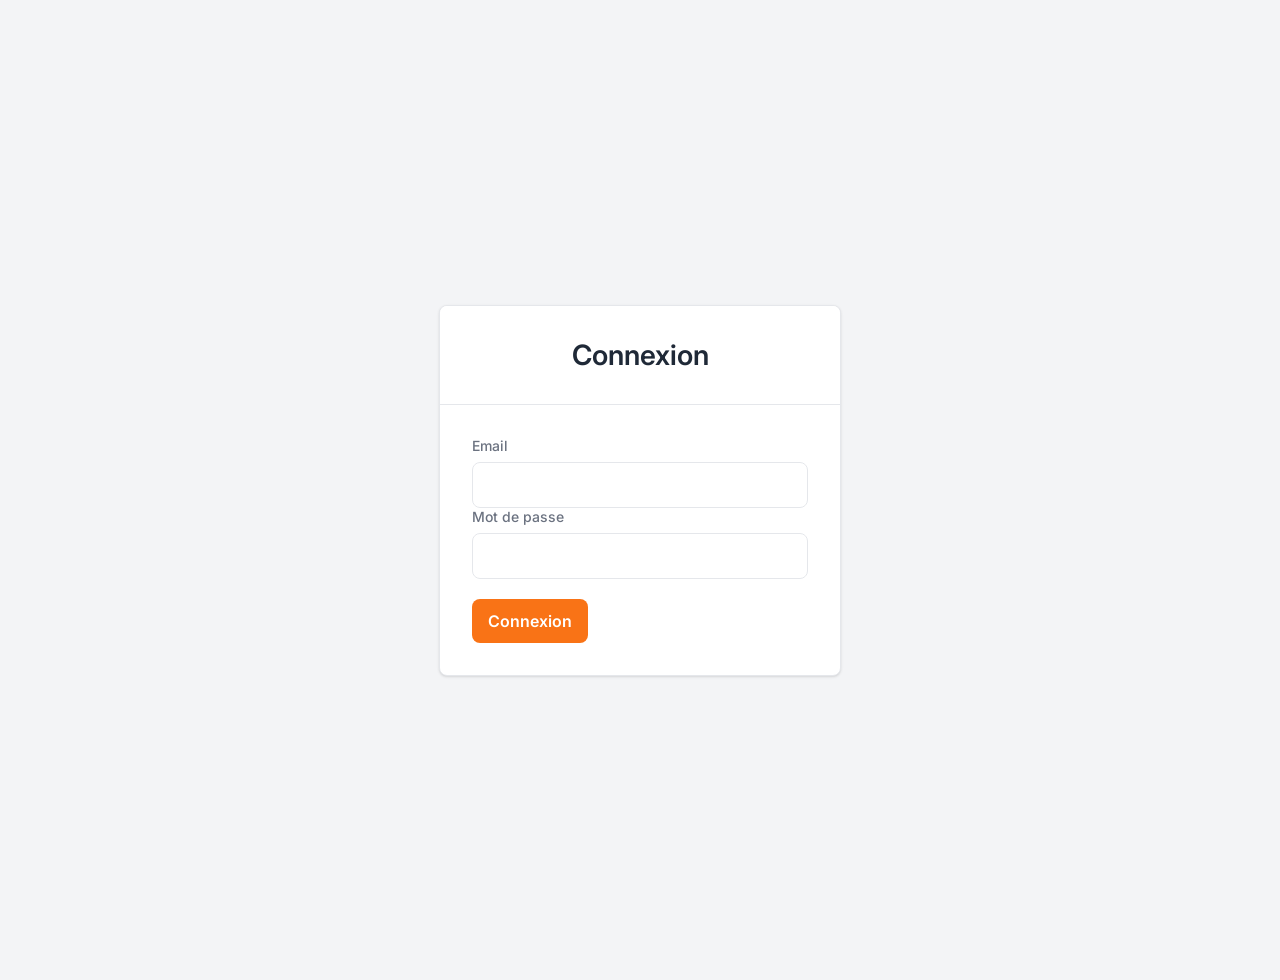
==== index.html @ c083158b "de" ====
<!DOCTYPE html>
<html lang="fr">
<head>
    <meta charset="UTF-8">
    <meta name="viewport" content="width=device-width, initial-scale=1.0">
    <title>Gestion Vendeurs & Produits</title>
    <link rel="preconnect" href="https://fonts.googleapis.com">
    <link rel="preconnect" href="https://fonts.gstatic.com" crossorigin>
    <link href="https://fonts.googleapis.com/css2?family=Inter:wght@400;500;600;700&display=swap" rel="stylesheet">
    <style>
        :root {
            --primary-color: #F97316; /* Orange-500 */
            --primary-hover-color: #EA580C; /* Orange-600 */
            --secondary-color: #F3F4F6; /* Gray-100 */
            --surface-color: #FFFFFF;
            --text-color-primary: #1F2937; /* Gray-800 */
            --text-color-secondary: #6B7280; /* Gray-500 */
            --border-color: #E5E7EB; /* Gray-200 */
            --font-family: 'Inter', -apple-system, BlinkMacSystemFont, "Segoe UI", Roboto, Helvetica, Arial, sans-serif;
            --border-radius: 8px;
            --box-shadow: 0 1px 3px 0 rgba(0, 0, 0, 0.1), 0 1px 2px -1px rgba(0, 0, 0, 0.1);
        }
        body {
            font-family: var(--font-family);
            background-color: var(--secondary-color);
            color: var(--text-color-primary);
            margin: 0;
            padding: 2.5rem;
            display: flex;
            justify-content: center;
            align-items: flex-start;
            min-height: 100vh;
        }
        .container {
            width: 100%;
            max-width: 1200px;
            background: var(--surface-color);
            border-radius: var(--border-radius);
            box-shadow: var(--box-shadow);
            overflow: hidden;
            border: 1px solid var(--border-color);
        }
        header, .form-section, .display-section {
            padding: 2rem;
        }
        header {
            background: var(--surface-color);
            color: var(--text-color-primary);
            text-align: center;
            border-bottom: 1px solid var(--border-color);
        }
        h1 {
            margin: 0;
            font-weight: 600;
            font-size: 1.75rem;
        }
        h2 {
            margin: 0 0 1.5rem 0;
            font-weight: 600;
            font-size: 1.25rem;
            border-bottom: none;
            padding-bottom: 0;
        }
        .form-grid {
            display: grid;
            grid-template-columns: repeat(auto-fit, minmax(250px, 1fr));
            gap: 1.5rem;
        }
        .form-group {
            display: flex;
            flex-direction: column;
        }
        label {
            margin-bottom: 0.5rem;
            font-weight: 500;
            font-size: 0.875rem;
            color: var(--text-color-secondary);
        }
        input, select, button {
            padding: 0.75rem 1rem;
            border-radius: var(--border-radius);
            border: 1px solid var(--border-color);
            font-size: 1rem;
            font-family: var(--font-family);
            transition: border-color 0.2s, box-shadow 0.2s;
        }
        input:focus, select:focus {
            outline: none;
            border-color: var(--primary-color);
            box-shadow: 0 0 0 3px rgba(249, 115, 22, 0.3);
        }
        input[type="file"] {
            padding: 0.6rem 1rem;
        }
        button {
            background-color: var(--primary-color);
            color: white;
            border: none;
            cursor: pointer;
            transition: background-color 0.2s;
            font-weight: 600;
        }
        button:hover {
            background-color: var(--primary-hover-color);
        }
        #btn-export {
            background-color: #10B981; /* Emerald-500 */
        }
        #btn-export:hover {
            background-color: #059669; /* Emerald-600 */
        }
        .controls {
            display: flex;
            flex-wrap: wrap;
            gap: 1.5rem;
            margin-bottom: 1.5rem;
            align-items: flex-end;
        }
        .controls .form-group {
            flex-grow: 1;
        }
        .table-wrapper {
            overflow-x: auto;
            border: 1px solid var(--border-color);
            border-radius: var(--border-radius);
        }
        table {
            width: 100%;
            border-collapse: collapse;
        }
        th, td {
            padding: 0.85rem 1rem;
            text-align: left;
            border-bottom: 1px solid var(--border-color);
            vertical-align: middle;
        }
        th {
            background-color: #F9FAFB; /* Gray-50 */
            font-weight: 600;
            font-size: 0.75rem;
            text-transform: uppercase;
            letter-spacing: 0.05em;
            color: var(--text-color-secondary);
        }
        tr:last-child td {
            border-bottom: none;
        }
        tr:hover {
            background-color: #F9FAFB;
        }
        td {
            font-size: 0.875rem;
        }
        td a {
            color: var(--primary-color);
            text-decoration: none;
            font-weight: 500;
        }
        td a:hover {
            text-decoration: underline;
        }
        .loader {
            display: none;
            position: fixed;
            top: 0;
            left: 0;
            width: 100%;
            height: 100%;
            background: rgba(255, 255, 255, 0.8);
            z-index: 9999;
            justify-content: center;
            align-items: center;
        }
        .loader.active {
            display: flex;
        }
        .loader-spinner {
            border: 5px solid #f3f3f3;
            border-top: 5px solid var(--primary-color);
            border-radius: 50%;
            width: 50px;
            height: 50px;
            animation: spin 1s linear infinite;
        }
        @keyframes spin {
            0% { transform: rotate(0deg); }
            100% { transform: rotate(360deg); }
        }
        .hidden { display: none; }

        #login-screen {
            width: 100%;
            min-height: 100vh;
            display: flex;
            justify-content: center;
            align-items: center;
        }
        .login-container {
            width: 100%;
            max-width: 400px;
            background: var(--surface-color);
            border-radius: var(--border-radius);
            box-shadow: var(--box-shadow);
            overflow: hidden;
            border: 1px solid var(--border-color);
        }
    </style>
</head>
<body>

    <div id="login-screen">
        <div class="login-container">
            <header>
                <h1>Connexion</h1>
            </header>
            <section class="form-section">
                <form id="loginForm">
                    <div class="form-group">
                        <label for="email">Email</label>
                        <input type="email" id="email" name="email" required>
                    </div>
                    <div class="form-group">
                        <label for="password">Mot de passe</label>
                        <input type="password" id="password" name="password" required>
                    </div>
                    <br>
                    <button type="submit">Connexion</button>
                    <p id="login-error" class="hidden" style="color: red; margin-top: 1rem;"></p>
                </form>
            </section>
        </div>
    </div>

    <div id="main-container" class="container hidden">
        <header>
            <h1>Gestion des Vendeurs et Produits</h1>
        </header>

        <section class="form-section">
            <h2>Ajouter un Produit</h2>
            <form id="productForm">
                <div class="form-grid">
                    <div class="form-group">
                        <label for="vendorSelect">Vendeur</label>
                        <select id="vendorSelect" name="VendeurID" required></select>
                    </div>
                     <div class="form-group hidden" id="newVendorFields">
                        <label for="NomVendeur">Nom du nouveau vendeur</label>
                        <input type="text" id="NomVendeur" name="NomVendeur">
                        <label for="PaysAfricain" style="margin-top:10px;">Pays</label>
                        <select id="PaysAfricain" name="PaysAfricain"></select>
                         <label for="WooCommerceInfo" style="margin-top:10px;">Infos WooCommerce</label>
                        <input type="text" id="WooCommerceInfo" name="WooCommerceInfo" placeholder="Ex: Clé API, boutique ID...">
                    </div>
                </div>
                <div class="form-grid">
                    <div class="form-group">
                        <label for="NomProduit">Nom du Produit</label>
                        <input type="text" id="NomProduit" name="NomProduit" required>
                    </div>
                    <div class="form-group">
                        <label for="SKU">SKU</label>
                        <input type="text" id="SKU" name="SKU" required>
                    </div>
                    <div class="form-group">
                        <label for="Type">Type de Produit</label>
                        <select id="Type" name="Type" required>
                            <option value="simple">Simple</option>
                            <option value="variable">Variable</option>
                        </select>
                    </div>
                    <div class="form-group">
                        <label for="Image">Image du produit</label>
                        <input type="file" id="Image" name="Image">
                    </div>
                </div>
                <br>
                <button type="submit">Ajouter le Produit</button>
            </form>
        </section>

        <section class="display-section">
            <h2>Liste des Produits</h2>
            <div class="controls">
                <div class="form-group">
                    <label for="vendorFilter">Filtrer par vendeur</label>
                    <select id="vendorFilter">
                        <option value="all">Tous les vendeurs</option>
                    </select>
                </div>
                <button id="btn-export">Exporter en CSV (sélection)</button>
            </div>
            <div class="table-wrapper">
                <table id="productTable">
                    <thead>
                        <tr>
                            <th><input type="checkbox" id="selectAllCheckbox"></th>
                            <th>ID Produit</th>
                            <th>Nom Produit</th>
                            <th>SKU</th>
                            <th>Vendeur</th>
                            <th>Pays</th>
                            <th>Statut Récupération</th>
                            <th>Image</th>
                        </tr>
                    </thead>
                    <tbody>
                        <!-- Les lignes de produits seront insérées ici par JavaScript -->
                    </tbody>
                </table>
            </div>
        </section>
    </div>

    <div class="loader" id="loader">
        <div class="loader-spinner"></div>
    </div>

    <script>
        const SCRIPT_URL = "https://script.google.com/macros/s/AKfycbz_2DvE-Cu3_WIQRC5LCu7SQ06jKstggFhnJE9f9JXQp-IFyrFlkaioGs0h6Kc0KH0KDQ/exec"; // <--- REMPLACEZ CECI
        const LOADER = document.getElementById('loader');

        const appState = {
            token: null,
            user: null,
            products: [],
            vendors: []
        };

        const africanCountries = ["Algérie", "Angola", "Bénin", "Botswana", "Burkina Faso", "Burundi", "Cabo Verde", "Cameroun", "République centrafricaine", "Tchad", "Comores", "Congo (Congo-Brazzaville)", "Côte d'Ivoire", "Djibouti", "Égypte", "Guinée équatoriale", "Érythrée", "Eswatini", "Éthiopie", "Gabon", "Gambie", "Ghana", "Guinée", "Guinée-Bissau", "Kenya", "Lesotho", "Liberia", "Libye", "Madagascar", "Malawi", "Mali", "Mauritanie", "Maurice", "Maroc", "Mozambique", "Namibie", "Niger", "Nigeria", "République Démocratique du Congo", "Rwanda", "Sao Tomé-et-Principe", "Sénégal", "Seychelles", "Sierra Leone", "Somalie", "Afrique du Sud", "Soudan du Sud", "Soudan", "Tanzanie", "Togo", "Tunisie", "Ouganda", "Zambie", "Zimbabwe"];

        document.addEventListener('DOMContentLoaded', () => {
            if (SCRIPT_URL === "VOTRE_URL_APPS_SCRIPT") {
                alert("N'oubliez pas de remplacer 'VOTRE_URL_APPS_SCRIPT' par l'URL de votre script Google Apps Script dans le fichier index.html.");
            }
            document.getElementById('loginForm').addEventListener('submit', handleLogin);
        });

        async function postToApi(action, payload) {
            showLoader(true);
            try {
                const request = { action, payload, token: appState.token };
                const response = await fetch(SCRIPT_URL, {
                    method: 'POST',
                    body: JSON.stringify(request),
                    mode: 'cors' 
                });

                if (!response.ok) {
                    throw new Error(`Erreur réseau: ${response.statusText}`);
                }
                
                const resultText = await response.text();
                let result;
                try {
                    result = JSON.parse(resultText);
                } catch (e) {
                    console.error("Invalid JSON response:", resultText);
                    throw new Error("Le serveur a renvoyé une réponse inattendue.");
                }

                if (result.status === 'error') {
                    throw new Error(result.message);
                }
                return result;

            } finally {
                showLoader(false);
            }
        }
        
        async function handleLogin(e) {
            e.preventDefault();
            const form = e.target;
            const email = form.email.value;
            const password = form.password.value;
            const errorEl = document.getElementById('login-error');
            errorEl.classList.add('hidden');

            try {
                const result = await postToApi('login', { email, password });
                appState.token = result.token;
                appState.user = result.user;

                
                document.getElementById('login-screen').classList.add('hidden');
                document.getElementById('main-container').classList.remove('hidden');
                
                initializeApp();

            } catch (error) {
                console.error("Erreur de connexion:", error);
                errorEl.textContent = error.message;
                errorEl.classList.remove('hidden');
            }
        }

        function initializeApp() {
            populateCountries();
            loadDashboardData();
            
            document.getElementById('productForm').addEventListener('submit', handleFormSubmit);
            document.getElementById('vendorFilter').addEventListener('change', () => renderProducts(appState.products));
            document.getElementById('vendorSelect').addEventListener('change', handleVendorSelectChange);
            document.getElementById('selectAllCheckbox').addEventListener('change', handleSelectAll);
            
            // Masquer les éléments non pertinents pour le rôle
            if (appState.user.role === 'Représentant') {
                 // Un représentant ne peut pas choisir de vendeur, c'est forcément le sien
                 document.getElementById('vendorSelect').parentElement.classList.add('hidden');
            }
        }

        function populateCountries() {
            const select = document.getElementById('PaysAfricain');
            if(select.options.length > 1) return; // Déjà peuplé
            africanCountries.forEach(country => {
                const option = document.createElement('option');
                option.value = country;
                option.textContent = country;
                select.appendChild(option);
            });
        }
        
        async function loadDashboardData() {
            try {
                const data = await postToApi('getDashboardData');
                appState.vendors = data.vendors;
                appState.products = data.products;
                
                populateVendorSelects(data.vendors);
                renderProducts(data.products);
            } catch (error) {
                console.error("Erreur lors du chargement des données:", error);
                alert(`Erreur: ${error.message}`);
            }
        }
        
        function populateVendorSelects(vendors) {
            const vendorSelect = document.getElementById('vendorSelect');
            const vendorFilter = document.getElementById('vendorFilter');

            vendorSelect.innerHTML = ''; // On nettoie les options
            vendorFilter.innerHTML = '<option value="all">Tous les vendeurs</option>';
            
            vendors.forEach(vendor => {
                const option = document.createElement('option');
                option.value = vendor.VendeurID;
                option.textContent = `${vendor.NomVendeur} (${vendor.Pays})`;
                vendorSelect.appendChild(option.cloneNode(true));
                vendorFilter.appendChild(option);
            });
            
             if (appState.user.role !== 'Représentant') {
                const addOption = document.createElement('option');
                addOption.value = "new";
                addOption.textContent = "Ajouter un nouveau vendeur...";
                vendorSelect.appendChild(addOption);
             }
        }

        function renderProducts(allProducts) {
            const vendorId = document.getElementById('vendorFilter').value;
            const filteredProducts = (vendorId === 'all') 
                ? allProducts 
                : allProducts.filter(p => p.VendeurID === vendorId);

            const tbody = document.getElementById('productTable').querySelector('tbody');
            tbody.innerHTML = '';

            if (filteredProducts.length === 0) {
                tbody.innerHTML = '<tr><td colspan="8" style="text-align:center;">Aucun produit à afficher.</td></tr>';
                return;
            }
            
            const vendorsMap = new Map(appState.vendors.map(v => [v.VendeurID, v]));

            filteredProducts.forEach(p => {
                const vendor = vendorsMap.get(p.VendeurID) || {};
                const tr = document.createElement('tr');
                tr.innerHTML = `
                    <td><input type="checkbox" class="product-checkbox" value="${p.ProduitID}"></td>
                    <td>${p.ProduitID}</td>
                    <td>${p.NomProduit}</td>
                    <td>${p.SKU}</td>
                    <td>${vendor.NomVendeur || 'N/A'}</td>
                    <td>${vendor.Pays || 'N/A'}</td>
                    <td>${p.StatutRécupération}</td>
                    <td>${p.ImageURL ? `<a href="${p.ImageURL}" target="_blank">Voir</a>` : 'N/A'}</td>
                `;
                tbody.appendChild(tr);
            });
        }
        
        function handleVendorSelectChange() {
            const select = document.getElementById('vendorSelect');
            const newVendorFields = document.getElementById('newVendorFields');
            const isNew = select.value === 'new';
            newVendorFields.classList.toggle('hidden', !isNew);
            document.getElementById('NomVendeur').required = isNew;
            document.getElementById('PaysAfricain').required = isNew;
        }

        async function handleFormSubmit(e) {
            e.preventDefault();
            const form = e.target;
            const formData = new FormData(form);
            const fileInput = document.getElementById('Image');
            
            let payload = Object.fromEntries(formData.entries());

            // Si c'est un Représentant, son VendeurID est automatiquement assigné
            if (appState.user.role === 'Représentant') {
                payload.vendeurId = appState.user.vendeurId;
            }
            
            try {
                if (fileInput.files.length > 0) {
                    const file = fileInput.files[0];
                    const reader = new FileReader();
                    payload.imageFile = await new Promise((resolve, reject) => {
                        reader.onload = () => {
                            const parts = reader.result.split(',');
                            resolve({ base64: parts[1], type: file.type, name: file.name });
                        };
                        reader.onerror = error => reject(error);
                        reader.readAsDataURL(file);
                    });
                }
                
                await postToApi('addProduct', payload);
                
                alert("Produit ajouté avec succès ! La liste va se rafraîchir.");
                form.reset();
                handleVendorSelectChange();
                loadDashboardData();

            } catch (error) {
                console.error("Erreur lors de l'ajout du produit:", error);
                alert(`Une erreur est survenue: ${error.message}`);
            }
        }
        
        function handleSelectAll(e) {
            const checkboxes = document.querySelectorAll('.product-checkbox');
            checkboxes.forEach(checkbox => checkbox.checked = e.target.checked);
        }

        function showLoader(show) {
            LOADER.classList.toggle('active', show);
        }

        // La fonction d'export CSV est retirée car non implémentée dans le doPost du backend
        document.getElementById('btn-export').classList.add('hidden');

    </script>
</body>
</html>
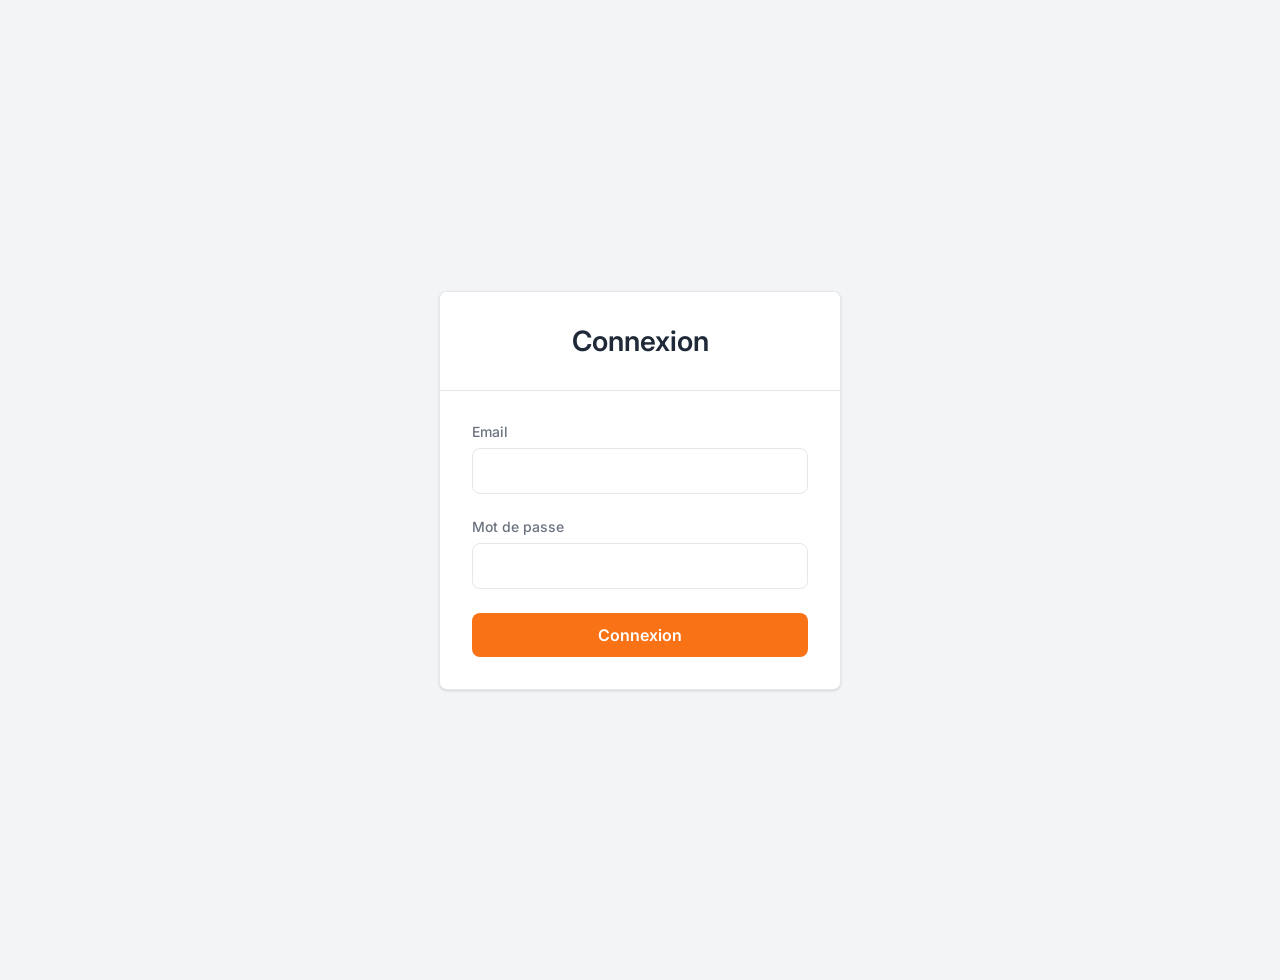
==== commit 675bca29: "gestion" ====
--- a/index.html
+++ b/index.html
@@ -3,19 +3,19 @@
 <head>
     <meta charset="UTF-8">
     <meta name="viewport" content="width=device-width, initial-scale=1.0">
-    <title>Gestion Vendeurs & Produits</title>
+    <title>Connexion - Gestion Vendeurs</title>
     <link rel="preconnect" href="https://fonts.googleapis.com">
     <link rel="preconnect" href="https://fonts.gstatic.com" crossorigin>
     <link href="https://fonts.googleapis.com/css2?family=Inter:wght@400;500;600;700&display=swap" rel="stylesheet">
     <style>
         :root {
-            --primary-color: #F97316; /* Orange-500 */
-            --primary-hover-color: #EA580C; /* Orange-600 */
-            --secondary-color: #F3F4F6; /* Gray-100 */
+            --primary-color: #F97316;
+            --primary-hover-color: #EA580C;
+            --secondary-color: #F3F4F6;
             --surface-color: #FFFFFF;
-            --text-color-primary: #1F2937; /* Gray-800 */
-            --text-color-secondary: #6B7280; /* Gray-500 */
-            --border-color: #E5E7EB; /* Gray-200 */
+            --text-color-primary: #1F2937;
+            --text-color-secondary: #6B7280;
+            --border-color: #E5E7EB;
             --font-family: 'Inter', -apple-system, BlinkMacSystemFont, "Segoe UI", Roboto, Helvetica, Arial, sans-serif;
             --border-radius: 8px;
             --box-shadow: 0 1px 3px 0 rgba(0, 0, 0, 0.1), 0 1px 2px -1px rgba(0, 0, 0, 0.1);
@@ -23,177 +23,12 @@
         body {
             font-family: var(--font-family);
             background-color: var(--secondary-color);
-            color: var(--text-color-primary);
             margin: 0;
             padding: 2.5rem;
             display: flex;
             justify-content: center;
-            align-items: flex-start;
+            align-items: center;
             min-height: 100vh;
-        }
-        .container {
-            width: 100%;
-            max-width: 1200px;
-            background: var(--surface-color);
-            border-radius: var(--border-radius);
-            box-shadow: var(--box-shadow);
-            overflow: hidden;
-            border: 1px solid var(--border-color);
-        }
-        header, .form-section, .display-section {
-            padding: 2rem;
-        }
-        header {
-            background: var(--surface-color);
-            color: var(--text-color-primary);
-            text-align: center;
-            border-bottom: 1px solid var(--border-color);
-        }
-        h1 {
-            margin: 0;
-            font-weight: 600;
-            font-size: 1.75rem;
-        }
-        h2 {
-            margin: 0 0 1.5rem 0;
-            font-weight: 600;
-            font-size: 1.25rem;
-            border-bottom: none;
-            padding-bottom: 0;
-        }
-        .form-grid {
-            display: grid;
-            grid-template-columns: repeat(auto-fit, minmax(250px, 1fr));
-            gap: 1.5rem;
-        }
-        .form-group {
-            display: flex;
-            flex-direction: column;
-        }
-        label {
-            margin-bottom: 0.5rem;
-            font-weight: 500;
-            font-size: 0.875rem;
-            color: var(--text-color-secondary);
-        }
-        input, select, button {
-            padding: 0.75rem 1rem;
-            border-radius: var(--border-radius);
-            border: 1px solid var(--border-color);
-            font-size: 1rem;
-            font-family: var(--font-family);
-            transition: border-color 0.2s, box-shadow 0.2s;
-        }
-        input:focus, select:focus {
-            outline: none;
-            border-color: var(--primary-color);
-            box-shadow: 0 0 0 3px rgba(249, 115, 22, 0.3);
-        }
-        input[type="file"] {
-            padding: 0.6rem 1rem;
-        }
-        button {
-            background-color: var(--primary-color);
-            color: white;
-            border: none;
-            cursor: pointer;
-            transition: background-color 0.2s;
-            font-weight: 600;
-        }
-        button:hover {
-            background-color: var(--primary-hover-color);
-        }
-        #btn-export {
-            background-color: #10B981; /* Emerald-500 */
-        }
-        #btn-export:hover {
-            background-color: #059669; /* Emerald-600 */
-        }
-        .controls {
-            display: flex;
-            flex-wrap: wrap;
-            gap: 1.5rem;
-            margin-bottom: 1.5rem;
-            align-items: flex-end;
-        }
-        .controls .form-group {
-            flex-grow: 1;
-        }
-        .table-wrapper {
-            overflow-x: auto;
-            border: 1px solid var(--border-color);
-            border-radius: var(--border-radius);
-        }
-        table {
-            width: 100%;
-            border-collapse: collapse;
-        }
-        th, td {
-            padding: 0.85rem 1rem;
-            text-align: left;
-            border-bottom: 1px solid var(--border-color);
-            vertical-align: middle;
-        }
-        th {
-            background-color: #F9FAFB; /* Gray-50 */
-            font-weight: 600;
-            font-size: 0.75rem;
-            text-transform: uppercase;
-            letter-spacing: 0.05em;
-            color: var(--text-color-secondary);
-        }
-        tr:last-child td {
-            border-bottom: none;
-        }
-        tr:hover {
-            background-color: #F9FAFB;
-        }
-        td {
-            font-size: 0.875rem;
-        }
-        td a {
-            color: var(--primary-color);
-            text-decoration: none;
-            font-weight: 500;
-        }
-        td a:hover {
-            text-decoration: underline;
-        }
-        .loader {
-            display: none;
-            position: fixed;
-            top: 0;
-            left: 0;
-            width: 100%;
-            height: 100%;
-            background: rgba(255, 255, 255, 0.8);
-            z-index: 9999;
-            justify-content: center;
-            align-items: center;
-        }
-        .loader.active {
-            display: flex;
-        }
-        .loader-spinner {
-            border: 5px solid #f3f3f3;
-            border-top: 5px solid var(--primary-color);
-            border-radius: 50%;
-            width: 50px;
-            height: 50px;
-            animation: spin 1s linear infinite;
-        }
-        @keyframes spin {
-            0% { transform: rotate(0deg); }
-            100% { transform: rotate(360deg); }
-        }
-        .hidden { display: none; }
-
-        #login-screen {
-            width: 100%;
-            min-height: 100vh;
-            display: flex;
-            justify-content: center;
-            align-items: center;
         }
         .login-container {
             width: 100%;
@@ -204,111 +39,62 @@
             overflow: hidden;
             border: 1px solid var(--border-color);
         }
+        header, .form-section {
+            padding: 2rem;
+        }
+        header {
+            background: var(--surface-color);
+            color: var(--text-color-primary);
+            text-align: center;
+            border-bottom: 1px solid var(--border-color);
+        }
+        h1 { margin: 0; font-weight: 600; font-size: 1.75rem; }
+        .form-group { display: flex; flex-direction: column; margin-bottom: 1.5rem; }
+        label { margin-bottom: 0.5rem; font-weight: 500; font-size: 0.875rem; color: var(--text-color-secondary); }
+        input, button {
+            padding: 0.75rem 1rem;
+            border-radius: var(--border-radius);
+            border: 1px solid var(--border-color);
+            font-size: 1rem;
+            font-family: var(--font-family);
+        }
+        input:focus { outline: none; border-color: var(--primary-color); box-shadow: 0 0 0 3px rgba(249, 115, 22, 0.3); }
+        button { background-color: var(--primary-color); color: white; border: none; cursor: pointer; font-weight: 600; width: 100%; }
+        button:hover { background-color: var(--primary-hover-color); }
+        .hidden { display: none; }
+        .loader {
+            display: none;
+            position: fixed; top: 0; left: 0; width: 100%; height: 100%;
+            background: rgba(255, 255, 255, 0.8); z-index: 9999;
+            justify-content: center; align-items: center;
+        }
+        .loader.active { display: flex; }
+        .loader-spinner {
+            border: 5px solid #f3f3f3; border-top: 5px solid var(--primary-color);
+            border-radius: 50%; width: 50px; height: 50px;
+            animation: spin 1s linear infinite;
+        }
+        @keyframes spin { 0% { transform: rotate(0deg); } 100% { transform: rotate(360deg); } }
     </style>
 </head>
 <body>
-
-    <div id="login-screen">
-        <div class="login-container">
-            <header>
-                <h1>Connexion</h1>
-            </header>
-            <section class="form-section">
-                <form id="loginForm">
-                    <div class="form-group">
-                        <label for="email">Email</label>
-                        <input type="email" id="email" name="email" required>
-                    </div>
-                    <div class="form-group">
-                        <label for="password">Mot de passe</label>
-                        <input type="password" id="password" name="password" required>
-                    </div>
-                    <br>
-                    <button type="submit">Connexion</button>
-                    <p id="login-error" class="hidden" style="color: red; margin-top: 1rem;"></p>
-                </form>
-            </section>
-        </div>
-    </div>
-
-    <div id="main-container" class="container hidden">
+    <div class="login-container">
         <header>
-            <h1>Gestion des Vendeurs et Produits</h1>
+            <h1>Connexion</h1>
         </header>
-
         <section class="form-section">
-            <h2>Ajouter un Produit</h2>
-            <form id="productForm">
-                <div class="form-grid">
-                    <div class="form-group">
-                        <label for="vendorSelect">Vendeur</label>
-                        <select id="vendorSelect" name="VendeurID" required></select>
-                    </div>
-                     <div class="form-group hidden" id="newVendorFields">
-                        <label for="NomVendeur">Nom du nouveau vendeur</label>
-                        <input type="text" id="NomVendeur" name="NomVendeur">
-                        <label for="PaysAfricain" style="margin-top:10px;">Pays</label>
-                        <select id="PaysAfricain" name="PaysAfricain"></select>
-                         <label for="WooCommerceInfo" style="margin-top:10px;">Infos WooCommerce</label>
-                        <input type="text" id="WooCommerceInfo" name="WooCommerceInfo" placeholder="Ex: Clé API, boutique ID...">
-                    </div>
+            <form id="loginForm">
+                <div class="form-group">
+                    <label for="email">Email</label>
+                    <input type="email" id="email" name="email" required>
                 </div>
-                <div class="form-grid">
-                    <div class="form-group">
-                        <label for="NomProduit">Nom du Produit</label>
-                        <input type="text" id="NomProduit" name="NomProduit" required>
-                    </div>
-                    <div class="form-group">
-                        <label for="SKU">SKU</label>
-                        <input type="text" id="SKU" name="SKU" required>
-                    </div>
-                    <div class="form-group">
-                        <label for="Type">Type de Produit</label>
-                        <select id="Type" name="Type" required>
-                            <option value="simple">Simple</option>
-                            <option value="variable">Variable</option>
-                        </select>
-                    </div>
-                    <div class="form-group">
-                        <label for="Image">Image du produit</label>
-                        <input type="file" id="Image" name="Image">
-                    </div>
+                <div class="form-group">
+                    <label for="password">Mot de passe</label>
+                    <input type="password" id="password" name="password" required>
                 </div>
-                <br>
-                <button type="submit">Ajouter le Produit</button>
+                <button type="submit">Connexion</button>
+                <p id="login-error" class="hidden" style="color: red; margin-top: 1rem;"></p>
             </form>
-        </section>
-
-        <section class="display-section">
-            <h2>Liste des Produits</h2>
-            <div class="controls">
-                <div class="form-group">
-                    <label for="vendorFilter">Filtrer par vendeur</label>
-                    <select id="vendorFilter">
-                        <option value="all">Tous les vendeurs</option>
-                    </select>
-                </div>
-                <button id="btn-export">Exporter en CSV (sélection)</button>
-            </div>
-            <div class="table-wrapper">
-                <table id="productTable">
-                    <thead>
-                        <tr>
-                            <th><input type="checkbox" id="selectAllCheckbox"></th>
-                            <th>ID Produit</th>
-                            <th>Nom Produit</th>
-                            <th>SKU</th>
-                            <th>Vendeur</th>
-                            <th>Pays</th>
-                            <th>Statut Récupération</th>
-                            <th>Image</th>
-                        </tr>
-                    </thead>
-                    <tbody>
-                        <!-- Les lignes de produits seront insérées ici par JavaScript -->
-                    </tbody>
-                </table>
-            </div>
         </section>
     </div>
 
@@ -317,53 +103,40 @@
     </div>
 
     <script>
-        const SCRIPT_URL = "https://script.google.com/macros/s/AKfycbz_2DvE-Cu3_WIQRC5LCu7SQ06jKstggFhnJE9f9JXQp-IFyrFlkaioGs0h6Kc0KH0KDQ/exec"; // <--- REMPLACEZ CECI
+        const SCRIPT_URL = "https://script.google.com/macros/s/AKfycbz_2DvE-Cu3_WIQRC5LCu7SQ06jKstggFhnJE9f9JXQp-IFyrFlkaioGs0h6Kc0KH0KDQ/exec";
         const LOADER = document.getElementById('loader');
 
-        const appState = {
-            token: null,
-            user: null,
-            products: [],
-            vendors: []
-        };
-
-        const africanCountries = ["Algérie", "Angola", "Bénin", "Botswana", "Burkina Faso", "Burundi", "Cabo Verde", "Cameroun", "République centrafricaine", "Tchad", "Comores", "Congo (Congo-Brazzaville)", "Côte d'Ivoire", "Djibouti", "Égypte", "Guinée équatoriale", "Érythrée", "Eswatini", "Éthiopie", "Gabon", "Gambie", "Ghana", "Guinée", "Guinée-Bissau", "Kenya", "Lesotho", "Liberia", "Libye", "Madagascar", "Malawi", "Mali", "Mauritanie", "Maurice", "Maroc", "Mozambique", "Namibie", "Niger", "Nigeria", "République Démocratique du Congo", "Rwanda", "Sao Tomé-et-Principe", "Sénégal", "Seychelles", "Sierra Leone", "Somalie", "Afrique du Sud", "Soudan du Sud", "Soudan", "Tanzanie", "Togo", "Tunisie", "Ouganda", "Zambie", "Zimbabwe"];
-
         document.addEventListener('DOMContentLoaded', () => {
-            if (SCRIPT_URL === "VOTRE_URL_APPS_SCRIPT") {
-                alert("N'oubliez pas de remplacer 'VOTRE_URL_APPS_SCRIPT' par l'URL de votre script Google Apps Script dans le fichier index.html.");
+            if (SCRIPT_URL.includes("VOTRE_URL")) {
+                alert("N'oubliez pas de configurer l'URL de l'API dans le script.");
+            }
+            if (sessionStorage.getItem('authToken')) {
+                window.location.href = 'gestion.html';
             }
             document.getElementById('loginForm').addEventListener('submit', handleLogin);
         });
 
-        async function postToApi(action, payload) {
+        async function postToApi(action, payload, token = null) {
             showLoader(true);
             try {
-                const request = { action, payload, token: appState.token };
+                const request = { action, payload, token };
                 const response = await fetch(SCRIPT_URL, {
                     method: 'POST',
                     body: JSON.stringify(request),
-                    mode: 'cors' 
+                    mode: 'cors'
                 });
 
-                if (!response.ok) {
-                    throw new Error(`Erreur réseau: ${response.statusText}`);
-                }
+                if (!response.ok) throw new Error(`Erreur réseau: ${response.statusText}`);
                 
                 const resultText = await response.text();
-                let result;
                 try {
-                    result = JSON.parse(resultText);
-                } catch (e) {
-                    console.error("Invalid JSON response:", resultText);
-                    throw new Error("Le serveur a renvoyé une réponse inattendue.");
+                    const result = JSON.parse(resultText);
+                    if (result.status === 'error') throw new Error(result.message);
+                    return result;
+                } catch (parseError) {
+                    console.error("Could not parse JSON response:", resultText);
+                    throw new Error("Réponse inattendue du serveur.");
                 }
-
-                if (result.status === 'error') {
-                    throw new Error(result.message);
-                }
-                return result;
-
             } finally {
                 showLoader(false);
             }
@@ -375,19 +148,14 @@
             const email = form.email.value;
             const password = form.password.value;
             const errorEl = document.getElementById('login-error');
+            errorEl.textContent = '';
             errorEl.classList.add('hidden');
 
             try {
                 const result = await postToApi('login', { email, password });
-                appState.token = result.token;
-                appState.user = result.user;
-
-                
-                document.getElementById('login-screen').classList.add('hidden');
-                document.getElementById('main-container').classList.remove('hidden');
-                
-                initializeApp();
-
+                sessionStorage.setItem('authToken', result.token);
+                sessionStorage.setItem('authUser', JSON.stringify(result.user));
+                window.location.href = 'gestion.html';
             } catch (error) {
                 console.error("Erreur de connexion:", error);
                 errorEl.textContent = error.message;
@@ -395,164 +163,9 @@
             }
         }
 
-        function initializeApp() {
-            populateCountries();
-            loadDashboardData();
-            
-            document.getElementById('productForm').addEventListener('submit', handleFormSubmit);
-            document.getElementById('vendorFilter').addEventListener('change', () => renderProducts(appState.products));
-            document.getElementById('vendorSelect').addEventListener('change', handleVendorSelectChange);
-            document.getElementById('selectAllCheckbox').addEventListener('change', handleSelectAll);
-            
-            // Masquer les éléments non pertinents pour le rôle
-            if (appState.user.role === 'Représentant') {
-                 // Un représentant ne peut pas choisir de vendeur, c'est forcément le sien
-                 document.getElementById('vendorSelect').parentElement.classList.add('hidden');
-            }
-        }
-
-        function populateCountries() {
-            const select = document.getElementById('PaysAfricain');
-            if(select.options.length > 1) return; // Déjà peuplé
-            africanCountries.forEach(country => {
-                const option = document.createElement('option');
-                option.value = country;
-                option.textContent = country;
-                select.appendChild(option);
-            });
-        }
-        
-        async function loadDashboardData() {
-            try {
-                const data = await postToApi('getDashboardData');
-                appState.vendors = data.vendors;
-                appState.products = data.products;
-                
-                populateVendorSelects(data.vendors);
-                renderProducts(data.products);
-            } catch (error) {
-                console.error("Erreur lors du chargement des données:", error);
-                alert(`Erreur: ${error.message}`);
-            }
-        }
-        
-        function populateVendorSelects(vendors) {
-            const vendorSelect = document.getElementById('vendorSelect');
-            const vendorFilter = document.getElementById('vendorFilter');
-
-            vendorSelect.innerHTML = ''; // On nettoie les options
-            vendorFilter.innerHTML = '<option value="all">Tous les vendeurs</option>';
-            
-            vendors.forEach(vendor => {
-                const option = document.createElement('option');
-                option.value = vendor.VendeurID;
-                option.textContent = `${vendor.NomVendeur} (${vendor.Pays})`;
-                vendorSelect.appendChild(option.cloneNode(true));
-                vendorFilter.appendChild(option);
-            });
-            
-             if (appState.user.role !== 'Représentant') {
-                const addOption = document.createElement('option');
-                addOption.value = "new";
-                addOption.textContent = "Ajouter un nouveau vendeur...";
-                vendorSelect.appendChild(addOption);
-             }
-        }
-
-        function renderProducts(allProducts) {
-            const vendorId = document.getElementById('vendorFilter').value;
-            const filteredProducts = (vendorId === 'all') 
-                ? allProducts 
-                : allProducts.filter(p => p.VendeurID === vendorId);
-
-            const tbody = document.getElementById('productTable').querySelector('tbody');
-            tbody.innerHTML = '';
-
-            if (filteredProducts.length === 0) {
-                tbody.innerHTML = '<tr><td colspan="8" style="text-align:center;">Aucun produit à afficher.</td></tr>';
-                return;
-            }
-            
-            const vendorsMap = new Map(appState.vendors.map(v => [v.VendeurID, v]));
-
-            filteredProducts.forEach(p => {
-                const vendor = vendorsMap.get(p.VendeurID) || {};
-                const tr = document.createElement('tr');
-                tr.innerHTML = `
-                    <td><input type="checkbox" class="product-checkbox" value="${p.ProduitID}"></td>
-                    <td>${p.ProduitID}</td>
-                    <td>${p.NomProduit}</td>
-                    <td>${p.SKU}</td>
-                    <td>${vendor.NomVendeur || 'N/A'}</td>
-                    <td>${vendor.Pays || 'N/A'}</td>
-                    <td>${p.StatutRécupération}</td>
-                    <td>${p.ImageURL ? `<a href="${p.ImageURL}" target="_blank">Voir</a>` : 'N/A'}</td>
-                `;
-                tbody.appendChild(tr);
-            });
-        }
-        
-        function handleVendorSelectChange() {
-            const select = document.getElementById('vendorSelect');
-            const newVendorFields = document.getElementById('newVendorFields');
-            const isNew = select.value === 'new';
-            newVendorFields.classList.toggle('hidden', !isNew);
-            document.getElementById('NomVendeur').required = isNew;
-            document.getElementById('PaysAfricain').required = isNew;
-        }
-
-        async function handleFormSubmit(e) {
-            e.preventDefault();
-            const form = e.target;
-            const formData = new FormData(form);
-            const fileInput = document.getElementById('Image');
-            
-            let payload = Object.fromEntries(formData.entries());
-
-            // Si c'est un Représentant, son VendeurID est automatiquement assigné
-            if (appState.user.role === 'Représentant') {
-                payload.vendeurId = appState.user.vendeurId;
-            }
-            
-            try {
-                if (fileInput.files.length > 0) {
-                    const file = fileInput.files[0];
-                    const reader = new FileReader();
-                    payload.imageFile = await new Promise((resolve, reject) => {
-                        reader.onload = () => {
-                            const parts = reader.result.split(',');
-                            resolve({ base64: parts[1], type: file.type, name: file.name });
-                        };
-                        reader.onerror = error => reject(error);
-                        reader.readAsDataURL(file);
-                    });
-                }
-                
-                await postToApi('addProduct', payload);
-                
-                alert("Produit ajouté avec succès ! La liste va se rafraîchir.");
-                form.reset();
-                handleVendorSelectChange();
-                loadDashboardData();
-
-            } catch (error) {
-                console.error("Erreur lors de l'ajout du produit:", error);
-                alert(`Une erreur est survenue: ${error.message}`);
-            }
-        }
-        
-        function handleSelectAll(e) {
-            const checkboxes = document.querySelectorAll('.product-checkbox');
-            checkboxes.forEach(checkbox => checkbox.checked = e.target.checked);
-        }
-
         function showLoader(show) {
             LOADER.classList.toggle('active', show);
         }
-
-        // La fonction d'export CSV est retirée car non implémentée dans le doPost du backend
-        document.getElementById('btn-export').classList.add('hidden');
-
     </script>
 </body>
-</html>+</html>
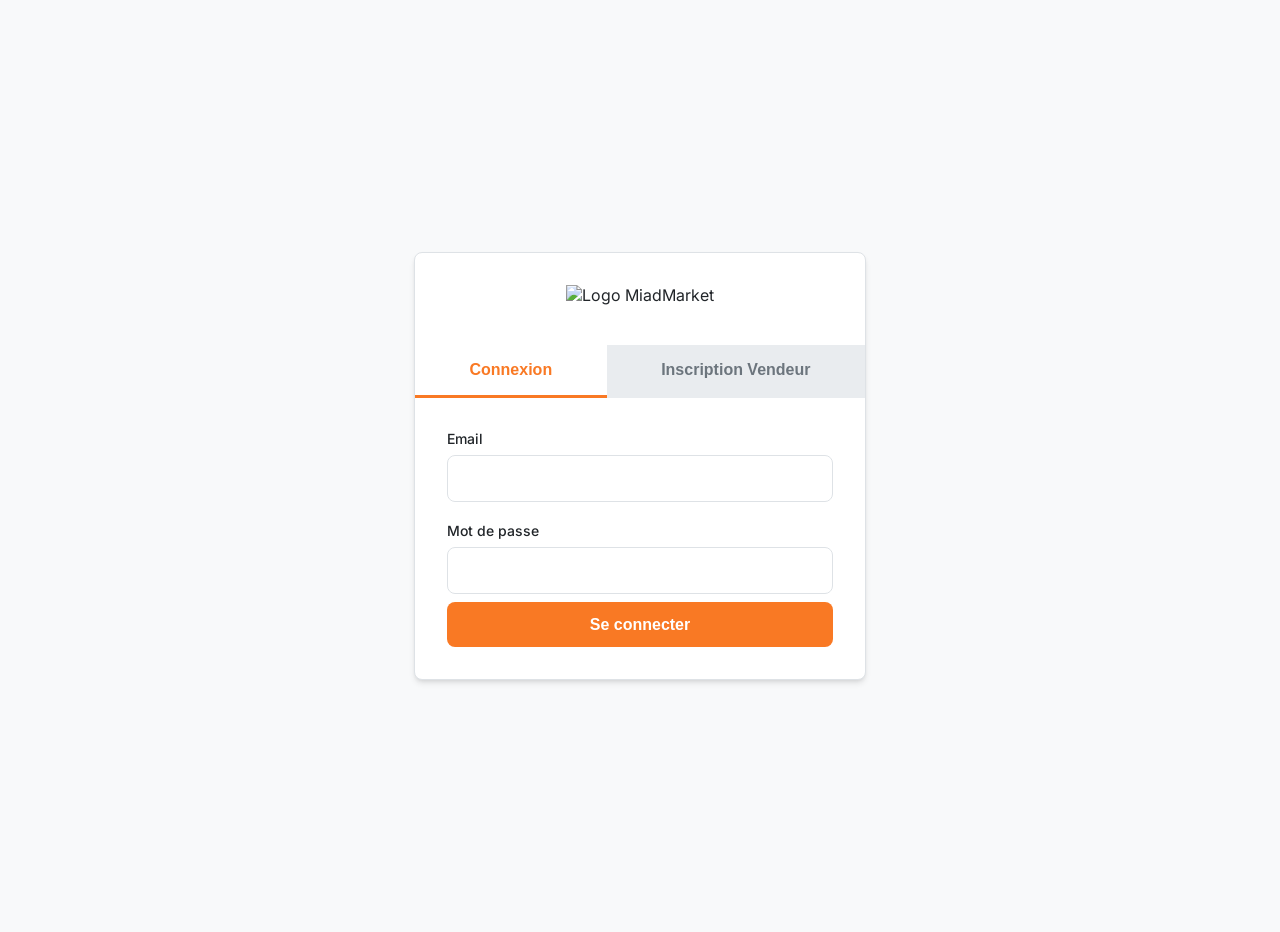
==== commit ea637b4e: "gestion" ====
--- a/index.html
+++ b/index.html
@@ -3,169 +3,314 @@
 <head>
     <meta charset="UTF-8">
     <meta name="viewport" content="width=device-width, initial-scale=1.0">
-    <title>Connexion - Gestion Vendeurs</title>
+    <title>Connexion - MiadMarket</title>
     <link rel="preconnect" href="https://fonts.googleapis.com">
     <link rel="preconnect" href="https://fonts.gstatic.com" crossorigin>
-    <link href="https://fonts.googleapis.com/css2?family=Inter:wght@400;500;600;700&display=swap" rel="stylesheet">
+    <link href="https://fonts.googleapis.com/css2?family=Inter:wght@400;500;600;700&amp;display=swap" rel="stylesheet">
     <style>
         :root {
-            --primary-color: #F97316;
-            --primary-hover-color: #EA580C;
-            --secondary-color: #F3F4F6;
+            --primary-color: #F97924;
+            --primary-hover-color: #E86A14;
             --surface-color: #FFFFFF;
-            --text-color-primary: #1F2937;
-            --text-color-secondary: #6B7280;
-            --border-color: #E5E7EB;
-            --font-family: 'Inter', -apple-system, BlinkMacSystemFont, "Segoe UI", Roboto, Helvetica, Arial, sans-serif;
+            --background-color: #F8F9FA;
+            --text-color-primary: #212529;
+            --text-color-secondary: #6C757D;
+            --border-color: #DEE2E6;
+            --error-color: #DC3545;
+            --font-family: 'Inter', sans-serif;
             --border-radius: 8px;
-            --box-shadow: 0 1px 3px 0 rgba(0, 0, 0, 0.1), 0 1px 2px -1px rgba(0, 0, 0, 0.1);
+            --box-shadow: 0 4px 6px -1px rgba(0, 0, 0, 0.1), 0 2px 4px -2px rgba(0, 0, 0, 0.1);
         }
         body {
             font-family: var(--font-family);
-            background-color: var(--secondary-color);
+            background-color: var(--background-color);
+            color: var(--text-color-primary);
             margin: 0;
-            padding: 2.5rem;
             display: flex;
             justify-content: center;
             align-items: center;
             min-height: 100vh;
-        }
-        .login-container {
+            padding: 1rem;
+        }
+        .auth-container {
             width: 100%;
-            max-width: 400px;
+            max-width: 450px;
             background: var(--surface-color);
             border-radius: var(--border-radius);
             box-shadow: var(--box-shadow);
             overflow: hidden;
             border: 1px solid var(--border-color);
         }
-        header, .form-section {
+        .auth-header {
+            text-align: center;
+            padding: 2rem 1.5rem 1.5rem;
+        }
+        .auth-header img {
+            height: 50px;
+            margin-bottom: 1rem;
+        }
+        .auth-tabs {
+            display: flex;
+        }
+        .tab-btn {
+            flex-grow: 1;
+            padding: 1rem;
+            border: none;
+            background: #E9ECEF;
+            cursor: pointer;
+            font-weight: 600;
+            font-size: 1rem;
+            color: var(--text-color-secondary);
+            border-bottom: 3px solid transparent;
+            transition: all 0.2s;
+        }
+        .tab-btn.active {
+            color: var(--primary-color);
+            background: var(--surface-color);
+            border-bottom-color: var(--primary-color);
+        }
+        .auth-content {
             padding: 2rem;
         }
-        header {
-            background: var(--surface-color);
-            color: var(--text-color-primary);
-            text-align: center;
-            border-bottom: 1px solid var(--border-color);
-        }
-        h1 { margin: 0; font-weight: 600; font-size: 1.75rem; }
-        .form-group { display: flex; flex-direction: column; margin-bottom: 1.5rem; }
-        label { margin-bottom: 0.5rem; font-weight: 500; font-size: 0.875rem; color: var(--text-color-secondary); }
-        input, button {
-            padding: 0.75rem 1rem;
+        .form-content { display: none; }
+        .form-content.active { display: block; }
+        .form-grid {
+            display: grid;
+            grid-template-columns: 1fr;
+            gap: 1.25rem;
+        }
+        .form-group { display: flex; flex-direction: column; }
+        label {
+            margin-bottom: 0.5rem;
+            font-weight: 500;
+            font-size: 0.875rem;
+        }
+        input, select {
+            padding: 0.85rem 1rem;
             border-radius: var(--border-radius);
             border: 1px solid var(--border-color);
             font-size: 1rem;
-            font-family: var(--font-family);
-        }
-        input:focus { outline: none; border-color: var(--primary-color); box-shadow: 0 0 0 3px rgba(249, 115, 22, 0.3); }
-        button { background-color: var(--primary-color); color: white; border: none; cursor: pointer; font-weight: 600; width: 100%; }
-        button:hover { background-color: var(--primary-hover-color); }
-        .hidden { display: none; }
+        }
+        input:focus, select:focus {
+            outline: none;
+            border-color: var(--primary-color);
+            box-shadow: 0 0 0 3px rgba(249, 121, 36, 0.25);
+        }
+        button[type="submit"] {
+            width: 100%;
+            padding: 0.85rem;
+            background-color: var(--primary-color);
+            color: white;
+            border: none;
+            border-radius: var(--border-radius);
+            cursor: pointer;
+            font-weight: 600;
+            font-size: 1rem;
+            margin-top: 0.5rem;
+            transition: background-color 0.2s;
+        }
+        button[type="submit"]:hover { background-color: var(--primary-hover-color); }
+        .error-message {
+            color: var(--error-color);
+            background-color: rgba(220, 53, 69, 0.1);
+            border: 1px solid rgba(220, 53, 69, 0.2);
+            padding: 0.75rem 1rem;
+            border-radius: var(--border-radius);
+            font-size: 0.9rem;
+            margin-top: 1.5rem;
+            text-align: center;
+            display: none; /* Caché par défaut */
+        }
         .loader {
             display: none;
             position: fixed; top: 0; left: 0; width: 100%; height: 100%;
-            background: rgba(255, 255, 255, 0.8); z-index: 9999;
+            background: rgba(255, 255, 255, 0.8);
+            z-index: 9999;
             justify-content: center; align-items: center;
         }
         .loader.active { display: flex; }
         .loader-spinner {
-            border: 5px solid #f3f3f3; border-top: 5px solid var(--primary-color);
-            border-radius: 50%; width: 50px; height: 50px;
+            border: 5px solid #f3f3f3;
+            border-top: 5px solid var(--primary-color);
+            border-radius: 50%;
+            width: 50px;
+            height: 50px;
             animation: spin 1s linear infinite;
         }
         @keyframes spin { 0% { transform: rotate(0deg); } 100% { transform: rotate(360deg); } }
     </style>
 </head>
 <body>
-    <div class="login-container">
-        <header>
-            <h1>Connexion</h1>
-        </header>
-        <section class="form-section">
-            <form id="loginForm">
-                <div class="form-group">
-                    <label for="email">Email</label>
-                    <input type="email" id="email" name="email" required>
-                </div>
-                <div class="form-group">
-                    <label for="password">Mot de passe</label>
-                    <input type="password" id="password" name="password" required>
-                </div>
-                <button type="submit">Connexion</button>
-                <p id="login-error" class="hidden" style="color: red; margin-top: 1rem;"></p>
-            </form>
-        </section>
+
+    <div class="auth-container">
+        <div class="auth-header">
+            <img src="https://miadmarket.com/wp-content/uploads/2023/10/logo-miad-market.png" alt="Logo MiadMarket">
+        </div>
+
+        <div class="auth-tabs">
+            <button class="tab-btn active" data-tab="login">Connexion</button>
+            <button class="tab-btn" data-tab="signup">Inscription Vendeur</button>
+        </div>
+
+        <div class="auth-content">
+            <!-- Formulaire de Connexion -->
+            <div id="login-form-content" class="form-content active">
+                <form id="loginForm">
+                    <div class="form-grid">
+                        <div class="form-group">
+                            <label for="loginEmail">Email</label>
+                            <input type="email" id="loginEmail" required>
+                        </div>
+                        <div class="form-group">
+                            <label for="loginPassword">Mot de passe</label>
+                            <input type="password" id="loginPassword" required>
+                        </div>
+                    </div>
+                    <button type="submit">Se connecter</button>
+                </form>
+            </div>
+
+            <!-- Formulaire d'Inscription -->
+            <div id="signup-form-content" class="form-content">
+                <form id="signupForm">
+                    <div class="form-grid">
+                         <div class="form-group">
+                            <label for="signupNomVendeur">Nom du vendeur</label>
+                            <input type="text" id="signupNomVendeur" required>
+                        </div>
+                        <div class="form-group">
+                            <label for="signupPays">Pays</label>
+                            <select id="signupPays" required></select>
+                        </div>
+                        <div class="form-group">
+                            <label for="signupEmail">Email</label>
+                            <input type="email" id="signupEmail" required>
+                        </div>
+                        <div class="form-group">
+                            <label for="signupPassword">Mot de passe</label>
+                            <input type="password" id="signupPassword" required>
+                        </div>
+                    </div>
+                    <button type="submit">Créer un compte</button>
+                </form>
+            </div>
+             <div id="errorMessage" class="error-message"></div>
+        </div>
     </div>
 
-    <div class="loader" id="loader">
-        <div class="loader-spinner"></div>
-    </div>
+    <div class="loader" id="loader"><div class="loader-spinner"></div></div>
 
     <script>
-        const SCRIPT_URL = "https://script.google.com/macros/s/AKfycbz_2DvE-Cu3_WIQRC5LCu7SQ06jKstggFhnJE9f9JXQp-IFyrFlkaioGs0h6Kc0KH0KDQ/exec";
+        const SCRIPT_URL = "https://script.google.com/macros/s/AKfycbwm_aWLawG7Esve9lFaQb9TdI_Z6x2mjvTq3S7tIfZw4qoGG-sEAgQGHqBhTDVKkXM6EQ/exec";
         const LOADER = document.getElementById('loader');
+        const ERROR_MESSAGE_DIV = document.getElementById('errorMessage');
+
+        const africanCountries = ["Algérie", "Angola", "Bénin", "Botswana", "Burkina Faso", "Burundi", "Cabo Verde", "Cameroun", "République centrafricaine", "Tchad", "Comores", "Congo (Congo-Brazzaville)", "Côte d'Ivoire", "Djibouti", "Égypte", "Guinée équatoriale", "Érythrée", "Eswatini", "Éthiopie", "Gabon", "Gambie", "Ghana", "Guinée", "Guinée-Bissau", "Kenya", "Lesotho", "Liberia", "Libye", "Madagascar", "Malawi", "Mali", "Mauritanie", "Maurice", "Maroc", "Mozambique", "Namibie", "Niger", "Nigeria", "République Démocratique du Congo", "Rwanda", "Sao Tomé-et-Principe", "Sénégal", "Seychelles", "Sierra Leone", "Somalie", "Afrique du Sud", "Soudan du Sud", "Soudan", "Tanzanie", "Togo", "Tunisie", "Ouganda", "Zambie", "Zimbabwe"];
 
         document.addEventListener('DOMContentLoaded', () => {
-            if (SCRIPT_URL.includes("VOTRE_URL")) {
-                alert("N'oubliez pas de configurer l'URL de l'API dans le script.");
-            }
-            if (sessionStorage.getItem('authToken')) {
-                window.location.href = 'gestion.html';
-            }
+            // Remplir la liste des pays
+            const selectPays = document.getElementById('signupPays');
+            africanCountries.forEach(country => {
+                selectPays.add(new Option(country, country));
+            });
+
+            // Gérer les onglets
+            document.querySelectorAll('.tab-btn').forEach(btn => {
+                btn.addEventListener('click', () => {
+                    const tab = btn.getAttribute('data-tab');
+                    document.querySelectorAll('.tab-btn, .form-content').forEach(el => el.classList.remove('active'));
+                    btn.classList.add('active');
+                    document.getElementById(tab + '-form-content').classList.add('active');
+                    ERROR_MESSAGE_DIV.style.display = 'none'; // Cacher les erreurs en changeant d'onglet
+                });
+            });
+
+            // Gérer la soumission des formulaires
             document.getElementById('loginForm').addEventListener('submit', handleLogin);
+            document.getElementById('signupForm').addEventListener('submit', handleSignup);
         });
 
-        async function postToApi(action, payload, token = null) {
+        async function postToApi(action, payload) {
             showLoader(true);
+            ERROR_MESSAGE_DIV.style.display = 'none';
             try {
-                const request = { action, payload, token };
+                // Note: Le token est null pour ces actions publiques
+                const request = { action, payload, token: null };
                 const response = await fetch(SCRIPT_URL, {
                     method: 'POST',
                     body: JSON.stringify(request),
-                    mode: 'cors'
+                    mode: 'cors',
+                    headers: { 'Content-Type': 'application/json' }
                 });
 
-                if (!response.ok) throw new Error(`Erreur réseau: ${response.statusText}`);
-                
-                const resultText = await response.text();
-                try {
-                    const result = JSON.parse(resultText);
-                    if (result.status === 'error') throw new Error(result.message);
-                    return result;
-                } catch (parseError) {
-                    console.error("Could not parse JSON response:", resultText);
-                    throw new Error("Réponse inattendue du serveur.");
+                const result = await response.json();
+
+                if (result.status === 'error') {
+                    throw new Error(result.message);
                 }
+                return result;
+            } catch (error) {
+                showError(error.message);
+                console.error(`Erreur API [${action}]:`, error);
+                throw error; // Re-lancer pour que le handler de formulaire sache qu'il y a eu une erreur
             } finally {
                 showLoader(false);
             }
         }
-        
+
         async function handleLogin(e) {
             e.preventDefault();
-            const form = e.target;
-            const email = form.email.value;
-            const password = form.password.value;
-            const errorEl = document.getElementById('login-error');
-            errorEl.textContent = '';
-            errorEl.classList.add('hidden');
+            const email = document.getElementById('loginEmail').value;
+            const password = document.getElementById('loginPassword').value;
 
             try {
                 const result = await postToApi('login', { email, password });
+                
+                // Stocker les informations de session
                 sessionStorage.setItem('authToken', result.token);
                 sessionStorage.setItem('authUser', JSON.stringify(result.user));
+
+                // Rediriger vers le tableau de bord
                 window.location.href = 'gestion.html';
             } catch (error) {
-                console.error("Erreur de connexion:", error);
-                errorEl.textContent = error.message;
-                errorEl.classList.remove('hidden');
+                // L'erreur est déjà affichée par postToApi
+            }
+        }
+
+        async function handleSignup(e) {
+            e.preventDefault();
+            const payload = {
+                nomVendeur: document.getElementById('signupNomVendeur').value,
+                pays: document.getElementById('signupPays').value,
+                email: document.getElementById('signupEmail').value,
+                password: document.getElementById('signupPassword').value,
+            };
+
+            try {
+                // NOTE: 'registerRepresentative' est utilisé car il crée un vendeur et un utilisateur.
+                // Le backend doit être ajusté pour permettre cette action publiquement.
+                const result = await postToApi('registerRepresentative', payload);
+                
+                alert(result.message + "\nVous pouvez maintenant vous connecter.");
+                
+                // Basculer vers l'onglet de connexion
+                document.querySelector('.tab-btn[data-tab="login"]').click();
+                document.getElementById('loginEmail').value = payload.email;
+                document.getElementById('loginPassword').focus();
+
+            } catch (error) {
+                 // L'erreur est déjà affichée par postToApi
             }
         }
 
         function showLoader(show) {
             LOADER.classList.toggle('active', show);
         }
+
+        function showError(message) {
+            ERROR_MESSAGE_DIV.textContent = message;
+            ERROR_MESSAGE_DIV.style.display = 'block';
+        }
     </script>
 </body>
-</html>
+</html>
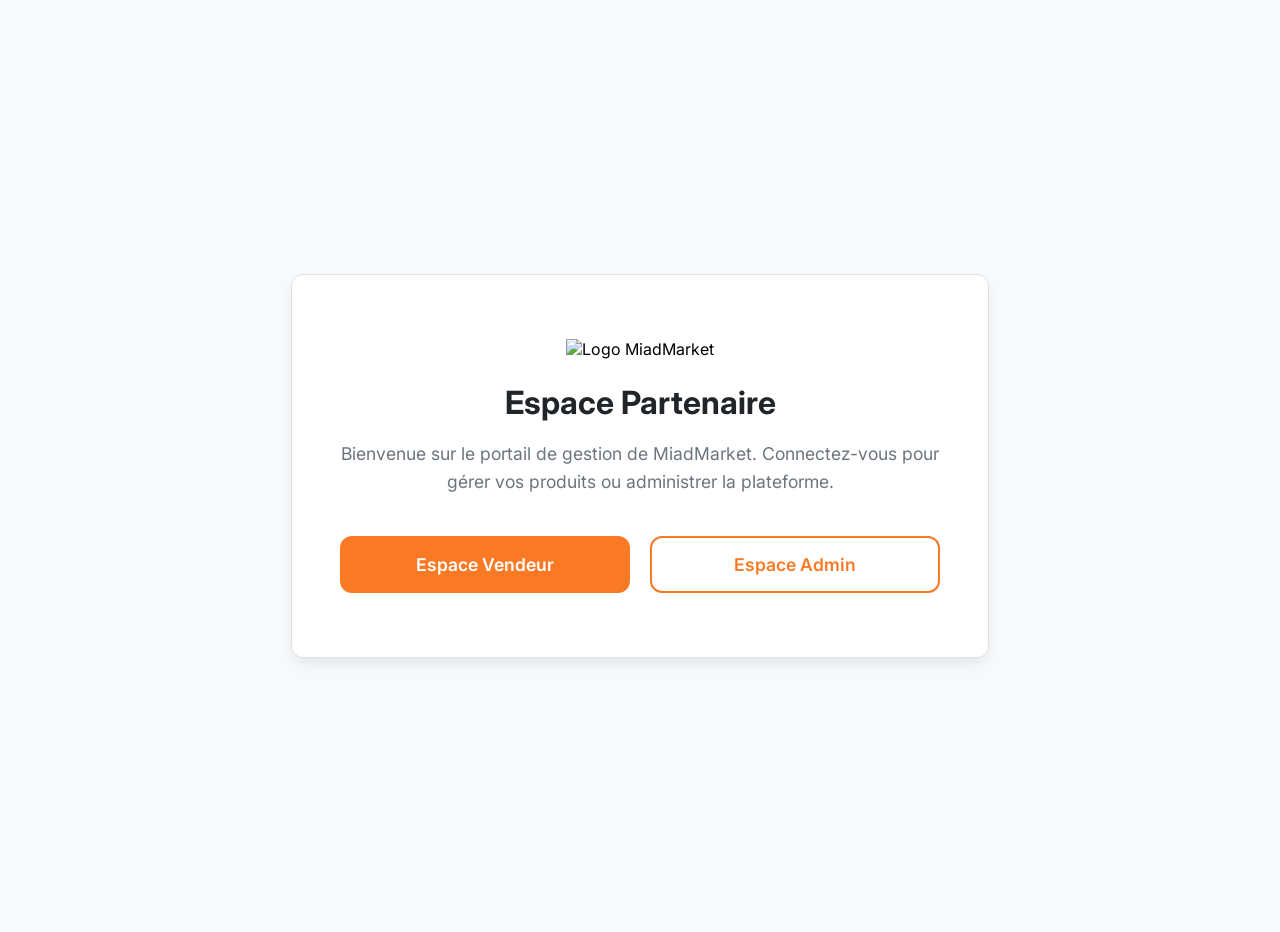
==== commit f586cbe5: "vendeur" ====
--- a/index.html
+++ b/index.html
@@ -3,10 +3,10 @@
 <head>
     <meta charset="UTF-8">
     <meta name="viewport" content="width=device-width, initial-scale=1.0">
-    <title>Connexion - MiadMarket</title>
+    <title>Bienvenue - Espace Partenaire MiadMarket</title>
     <link rel="preconnect" href="https://fonts.googleapis.com">
     <link rel="preconnect" href="https://fonts.gstatic.com" crossorigin>
-    <link href="https://fonts.googleapis.com/css2?family=Inter:wght@400;500;600;700&amp;display=swap" rel="stylesheet">
+    <link href="https://fonts.googleapis.com/css2?family=Inter:wght@400;500;600;700&display=swap" rel="stylesheet">
     <style>
         :root {
             --primary-color: #F97924;
@@ -16,15 +16,13 @@
             --text-color-primary: #212529;
             --text-color-secondary: #6C757D;
             --border-color: #DEE2E6;
-            --error-color: #DC3545;
             --font-family: 'Inter', sans-serif;
-            --border-radius: 8px;
-            --box-shadow: 0 4px 6px -1px rgba(0, 0, 0, 0.1), 0 2px 4px -2px rgba(0, 0, 0, 0.1);
+            --border-radius: 12px;
+            --box-shadow: 0 8px 16px -4px rgba(0, 0, 0, 0.1);
         }
         body {
             font-family: var(--font-family);
             background-color: var(--background-color);
-            color: var(--text-color-primary);
             margin: 0;
             display: flex;
             justify-content: center;
@@ -32,285 +30,85 @@
             min-height: 100vh;
             padding: 1rem;
         }
-        .auth-container {
-            width: 100%;
-            max-width: 450px;
+        .landing-container {
+            text-align: center;
             background: var(--surface-color);
+            padding: 4rem 3rem;
             border-radius: var(--border-radius);
             box-shadow: var(--box-shadow);
-            overflow: hidden;
             border: 1px solid var(--border-color);
+            max-width: 600px;
+            width: 100%;
         }
-        .auth-header {
-            text-align: center;
-            padding: 2rem 1.5rem 1.5rem;
+        .landing-container img {
+            height: 60px;
+            margin-bottom: 1.5rem;
         }
-        .auth-header img {
-            height: 50px;
-            margin-bottom: 1rem;
+        h1 {
+            font-size: 2rem;
+            font-weight: 700;
+            color: var(--text-color-primary);
+            margin: 0 0 1rem 0;
         }
-        .auth-tabs {
-            display: flex;
+        p {
+            font-size: 1.1rem;
+            color: var(--text-color-secondary);
+            margin-bottom: 2.5rem;
+            line-height: 1.6;
         }
-        .tab-btn {
-            flex-grow: 1;
-            padding: 1rem;
-            border: none;
-            background: #E9ECEF;
-            cursor: pointer;
-            font-weight: 600;
-            font-size: 1rem;
-            color: var(--text-color-secondary);
-            border-bottom: 3px solid transparent;
-            transition: all 0.2s;
-        }
-        .tab-btn.active {
-            color: var(--primary-color);
-            background: var(--surface-color);
-            border-bottom-color: var(--primary-color);
-        }
-        .auth-content {
-            padding: 2rem;
-        }
-        .form-content { display: none; }
-        .form-content.active { display: block; }
-        .form-grid {
+        .button-group {
             display: grid;
             grid-template-columns: 1fr;
             gap: 1.25rem;
         }
-        .form-group { display: flex; flex-direction: column; }
-        label {
-            margin-bottom: 0.5rem;
-            font-weight: 500;
-            font-size: 0.875rem;
+        .btn {
+            display: block;
+            padding: 1rem 1.5rem;
+            border-radius: var(--border-radius);
+            border: 2px solid transparent;
+            font-size: 1.1rem;
+            font-weight: 600;
+            text-decoration: none;
+            transition: all 0.3s ease;
         }
-        input, select {
-            padding: 0.85rem 1rem;
-            border-radius: var(--border-radius);
-            border: 1px solid var(--border-color);
-            font-size: 1rem;
-        }
-        input:focus, select:focus {
-            outline: none;
-            border-color: var(--primary-color);
-            box-shadow: 0 0 0 3px rgba(249, 121, 36, 0.25);
-        }
-        button[type="submit"] {
-            width: 100%;
-            padding: 0.85rem;
+        .btn-primary {
             background-color: var(--primary-color);
             color: white;
-            border: none;
-            border-radius: var(--border-radius);
-            cursor: pointer;
-            font-weight: 600;
-            font-size: 1rem;
-            margin-top: 0.5rem;
-            transition: background-color 0.2s;
         }
-        button[type="submit"]:hover { background-color: var(--primary-hover-color); }
-        .error-message {
-            color: var(--error-color);
-            background-color: rgba(220, 53, 69, 0.1);
-            border: 1px solid rgba(220, 53, 69, 0.2);
-            padding: 0.75rem 1rem;
-            border-radius: var(--border-radius);
-            font-size: 0.9rem;
-            margin-top: 1.5rem;
-            text-align: center;
-            display: none; /* Caché par défaut */
+        .btn-primary:hover {
+            background-color: var(--primary-hover-color);
+            transform: translateY(-2px);
+            box-shadow: 0 4px 8px rgba(0,0,0,0.1);
         }
-        .loader {
-            display: none;
-            position: fixed; top: 0; left: 0; width: 100%; height: 100%;
-            background: rgba(255, 255, 255, 0.8);
-            z-index: 9999;
-            justify-content: center; align-items: center;
+        .btn-secondary {
+            background-color: transparent;
+            color: var(--primary-color);
+            border-color: var(--primary-color);
         }
-        .loader.active { display: flex; }
-        .loader-spinner {
-            border: 5px solid #f3f3f3;
-            border-top: 5px solid var(--primary-color);
-            border-radius: 50%;
-            width: 50px;
-            height: 50px;
-            animation: spin 1s linear infinite;
+        .btn-secondary:hover {
+            background-color: var(--primary-color);
+            color: white;
+            transform: translateY(-2px);
+            box-shadow: 0 4px 8px rgba(0,0,0,0.1);
         }
-        @keyframes spin { 0% { transform: rotate(0deg); } 100% { transform: rotate(360deg); } }
+        @media (min-width: 576px) {
+            .button-group {
+                grid-template-columns: 1fr 1fr;
+            }
+        }
     </style>
 </head>
 <body>
 
-    <div class="auth-container">
-        <div class="auth-header">
-            <img src="https://miadmarket.com/wp-content/uploads/2023/10/logo-miad-market.png" alt="Logo MiadMarket">
-        </div>
-
-        <div class="auth-tabs">
-            <button class="tab-btn active" data-tab="login">Connexion</button>
-            <button class="tab-btn" data-tab="signup">Inscription Vendeur</button>
-        </div>
-
-        <div class="auth-content">
-            <!-- Formulaire de Connexion -->
-            <div id="login-form-content" class="form-content active">
-                <form id="loginForm">
-                    <div class="form-grid">
-                        <div class="form-group">
-                            <label for="loginEmail">Email</label>
-                            <input type="email" id="loginEmail" required>
-                        </div>
-                        <div class="form-group">
-                            <label for="loginPassword">Mot de passe</label>
-                            <input type="password" id="loginPassword" required>
-                        </div>
-                    </div>
-                    <button type="submit">Se connecter</button>
-                </form>
-            </div>
-
-            <!-- Formulaire d'Inscription -->
-            <div id="signup-form-content" class="form-content">
-                <form id="signupForm">
-                    <div class="form-grid">
-                         <div class="form-group">
-                            <label for="signupNomVendeur">Nom du vendeur</label>
-                            <input type="text" id="signupNomVendeur" required>
-                        </div>
-                        <div class="form-group">
-                            <label for="signupPays">Pays</label>
-                            <select id="signupPays" required></select>
-                        </div>
-                        <div class="form-group">
-                            <label for="signupEmail">Email</label>
-                            <input type="email" id="signupEmail" required>
-                        </div>
-                        <div class="form-group">
-                            <label for="signupPassword">Mot de passe</label>
-                            <input type="password" id="signupPassword" required>
-                        </div>
-                    </div>
-                    <button type="submit">Créer un compte</button>
-                </form>
-            </div>
-             <div id="errorMessage" class="error-message"></div>
+    <div class="landing-container">
+        <img src="https://miadmarket.com/wp-content/uploads/2023/10/logo-miad-market.png" alt="Logo MiadMarket">
+        <h1>Espace Partenaire</h1>
+        <p>Bienvenue sur le portail de gestion de MiadMarket. Connectez-vous pour gérer vos produits ou administrer la plateforme.</p>
+        <div class="button-group">
+            <a href="login-vendeur.html" class="btn btn-primary">Espace Vendeur</a>
+            <a href="login-admin.html" class="btn btn-secondary">Espace Admin</a>
         </div>
     </div>
 
-    <div class="loader" id="loader"><div class="loader-spinner"></div></div>
-
-    <script>
-        const SCRIPT_URL = "https://script.google.com/macros/s/AKfycbwm_aWLawG7Esve9lFaQb9TdI_Z6x2mjvTq3S7tIfZw4qoGG-sEAgQGHqBhTDVKkXM6EQ/exec";
-        const LOADER = document.getElementById('loader');
-        const ERROR_MESSAGE_DIV = document.getElementById('errorMessage');
-
-        const africanCountries = ["Algérie", "Angola", "Bénin", "Botswana", "Burkina Faso", "Burundi", "Cabo Verde", "Cameroun", "République centrafricaine", "Tchad", "Comores", "Congo (Congo-Brazzaville)", "Côte d'Ivoire", "Djibouti", "Égypte", "Guinée équatoriale", "Érythrée", "Eswatini", "Éthiopie", "Gabon", "Gambie", "Ghana", "Guinée", "Guinée-Bissau", "Kenya", "Lesotho", "Liberia", "Libye", "Madagascar", "Malawi", "Mali", "Mauritanie", "Maurice", "Maroc", "Mozambique", "Namibie", "Niger", "Nigeria", "République Démocratique du Congo", "Rwanda", "Sao Tomé-et-Principe", "Sénégal", "Seychelles", "Sierra Leone", "Somalie", "Afrique du Sud", "Soudan du Sud", "Soudan", "Tanzanie", "Togo", "Tunisie", "Ouganda", "Zambie", "Zimbabwe"];
-
-        document.addEventListener('DOMContentLoaded', () => {
-            // Remplir la liste des pays
-            const selectPays = document.getElementById('signupPays');
-            africanCountries.forEach(country => {
-                selectPays.add(new Option(country, country));
-            });
-
-            // Gérer les onglets
-            document.querySelectorAll('.tab-btn').forEach(btn => {
-                btn.addEventListener('click', () => {
-                    const tab = btn.getAttribute('data-tab');
-                    document.querySelectorAll('.tab-btn, .form-content').forEach(el => el.classList.remove('active'));
-                    btn.classList.add('active');
-                    document.getElementById(tab + '-form-content').classList.add('active');
-                    ERROR_MESSAGE_DIV.style.display = 'none'; // Cacher les erreurs en changeant d'onglet
-                });
-            });
-
-            // Gérer la soumission des formulaires
-            document.getElementById('loginForm').addEventListener('submit', handleLogin);
-            document.getElementById('signupForm').addEventListener('submit', handleSignup);
-        });
-
-        async function postToApi(action, payload) {
-            showLoader(true);
-            ERROR_MESSAGE_DIV.style.display = 'none';
-            try {
-                // Note: Le token est null pour ces actions publiques
-                const request = { action, payload, token: null };
-                const response = await fetch(SCRIPT_URL, {
-                    method: 'POST',
-                    body: JSON.stringify(request),
-                    mode: 'cors',
-                    headers: { 'Content-Type': 'application/json' }
-                });
-
-                const result = await response.json();
-
-                if (result.status === 'error') {
-                    throw new Error(result.message);
-                }
-                return result;
-            } catch (error) {
-                showError(error.message);
-                console.error(`Erreur API [${action}]:`, error);
-                throw error; // Re-lancer pour que le handler de formulaire sache qu'il y a eu une erreur
-            } finally {
-                showLoader(false);
-            }
-        }
-
-        async function handleLogin(e) {
-            e.preventDefault();
-            const email = document.getElementById('loginEmail').value;
-            const password = document.getElementById('loginPassword').value;
-
-            try {
-                const result = await postToApi('login', { email, password });
-                
-                // Stocker les informations de session
-                sessionStorage.setItem('authToken', result.token);
-                sessionStorage.setItem('authUser', JSON.stringify(result.user));
-
-                // Rediriger vers le tableau de bord
-                window.location.href = 'gestion.html';
-            } catch (error) {
-                // L'erreur est déjà affichée par postToApi
-            }
-        }
-
-        async function handleSignup(e) {
-            e.preventDefault();
-            const payload = {
-                nomVendeur: document.getElementById('signupNomVendeur').value,
-                pays: document.getElementById('signupPays').value,
-                email: document.getElementById('signupEmail').value,
-                password: document.getElementById('signupPassword').value,
-            };
-
-            try {
-                // NOTE: 'registerRepresentative' est utilisé car il crée un vendeur et un utilisateur.
-                // Le backend doit être ajusté pour permettre cette action publiquement.
-                const result = await postToApi('registerRepresentative', payload);
-                
-                alert(result.message + "\nVous pouvez maintenant vous connecter.");
-                
-                // Basculer vers l'onglet de connexion
-                document.querySelector('.tab-btn[data-tab="login"]').click();
-                document.getElementById('loginEmail').value = payload.email;
-                document.getElementById('loginPassword').focus();
-
-            } catch (error) {
-                 // L'erreur est déjà affichée par postToApi
-            }
-        }
-
-        function showLoader(show) {
-            LOADER.classList.toggle('active', show);
-        }
-
-        function showError(message) {
-            ERROR_MESSAGE_DIV.textContent = message;
-            ERROR_MESSAGE_DIV.style.display = 'block';
-        }
-    </script>
 </body>
-</html>+</html>
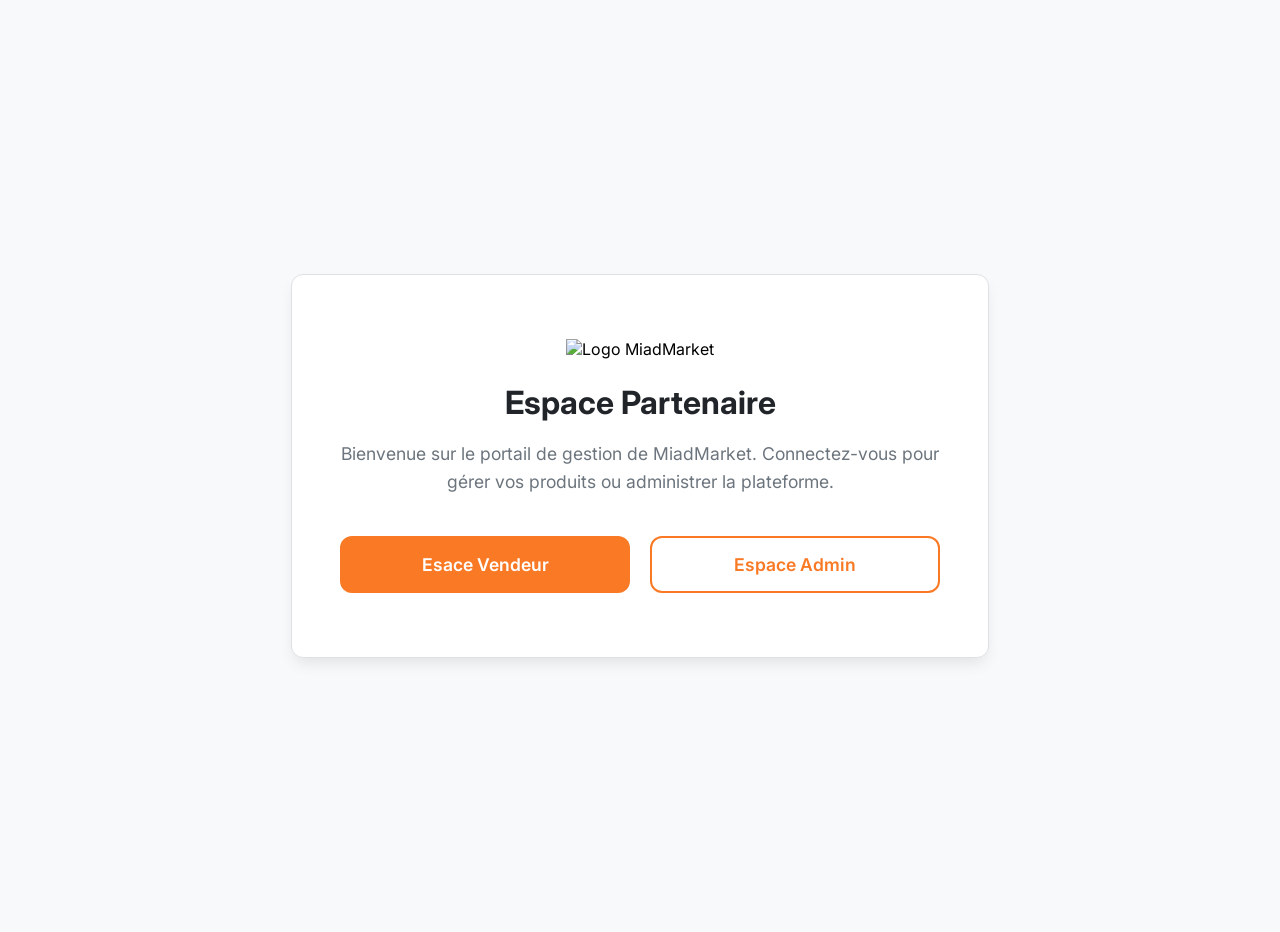
==== commit a67f318b: "fe" ====
--- a/index.html
+++ b/index.html
@@ -91,6 +91,20 @@
             transform: translateY(-2px);
             box-shadow: 0 4px 8px rgba(0,0,0,0.1);
         }
+        @media (max-width: 576px) {
+            .landing-container {
+                padding: 3rem 1.5rem;
+            }
+            h1 {
+                font-size: 1.75rem;
+            }
+            p {
+                font-size: 1rem;
+            }
+            .button-group {
+                grid-template-columns: 1fr;
+            }
+        }
         @media (min-width: 576px) {
             .button-group {
                 grid-template-columns: 1fr 1fr;
@@ -105,7 +119,7 @@
         <h1>Espace Partenaire</h1>
         <p>Bienvenue sur le portail de gestion de MiadMarket. Connectez-vous pour gérer vos produits ou administrer la plateforme.</p>
         <div class="button-group">
-            <a href="login-vendeur.html" class="btn btn-primary">Espace Vendeur</a>
+            <a href="login-vendeur.html" class="btn btn-primary">Esace Vendeur</a>
             <a href="login-admin.html" class="btn btn-secondary">Espace Admin</a>
         </div>
     </div>
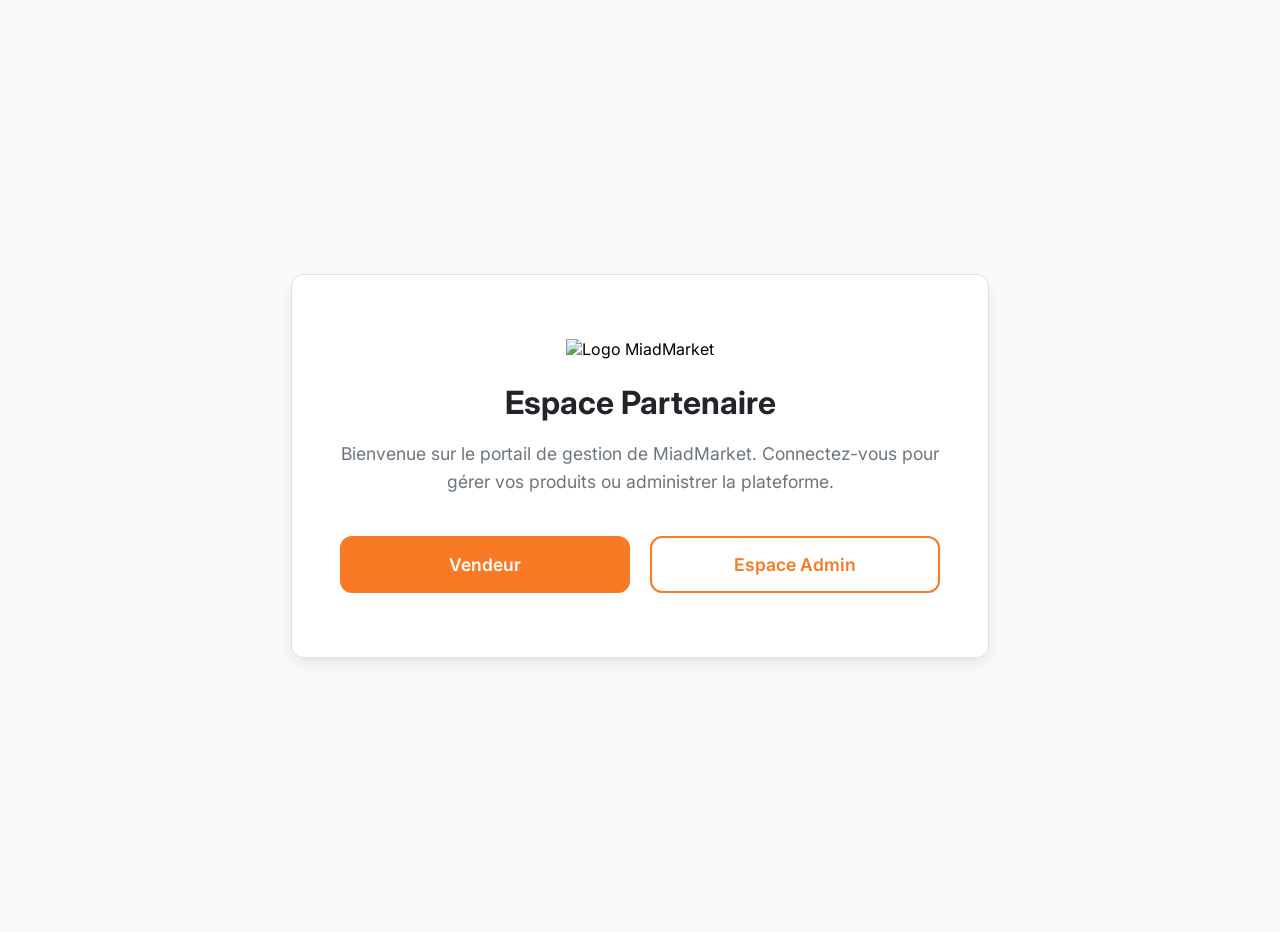
==== commit 2d1938ca: "ton" ====
--- a/index.html
+++ b/index.html
@@ -119,7 +119,7 @@
         <h1>Espace Partenaire</h1>
         <p>Bienvenue sur le portail de gestion de MiadMarket. Connectez-vous pour gérer vos produits ou administrer la plateforme.</p>
         <div class="button-group">
-            <a href="login-vendeur.html" class="btn btn-primary">Esace Vendeur</a>
+            <a href="login-vendeur.html" class="btn btn-primary">Vendeur</a>
             <a href="login-admin.html" class="btn btn-secondary">Espace Admin</a>
         </div>
     </div>
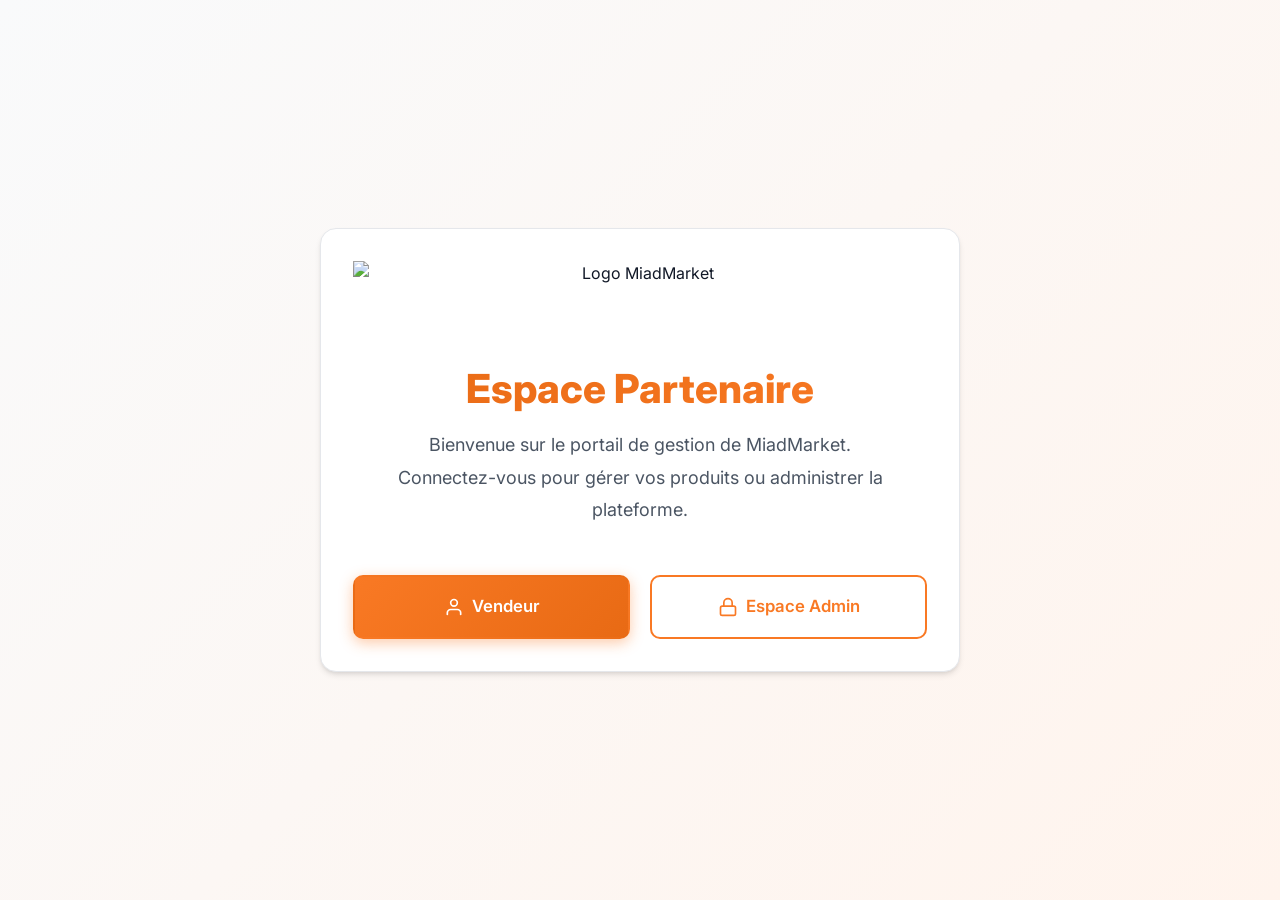
==== commit 7da6363e: "Refonte complète du design de l'interface utilisateur - styles.css: Ajout d'un système de design mod" ====
--- a/index.html
+++ b/index.html
@@ -6,121 +6,125 @@
     <title>Bienvenue - Espace Partenaire MiadMarket</title>
     <link rel="preconnect" href="https://fonts.googleapis.com">
     <link rel="preconnect" href="https://fonts.gstatic.com" crossorigin>
-    <link href="https://fonts.googleapis.com/css2?family=Inter:wght@400;500;600;700&display=swap" rel="stylesheet">
+    <link href="https://fonts.googleapis.com/css2?family=Inter:wght@400;500;600;700;800&display=swap" rel="stylesheet">
+    <link rel="stylesheet" href="styles.css">
     <style>
-        :root {
-            --primary-color: #F97924;
-            --primary-hover-color: #E86A14;
-            --surface-color: #FFFFFF;
-            --background-color: #F8F9FA;
-            --text-color-primary: #212529;
-            --text-color-secondary: #6C757D;
-            --border-color: #DEE2E6;
-            --font-family: 'Inter', sans-serif;
-            --border-radius: 12px;
-            --box-shadow: 0 8px 16px -4px rgba(0, 0, 0, 0.1);
+        .landing-page {
+            min-height: 100vh;
+            display: flex;
+            align-items: center;
+            justify-content: center;
+            padding: 2rem;
         }
-        body {
-            font-family: var(--font-family);
-            background-color: var(--background-color);
-            margin: 0;
-            display: flex;
-            justify-content: center;
-            align-items: center;
-            min-height: 100vh;
-            padding: 1rem;
-        }
-        .landing-container {
+        
+        .landing-card {
             text-align: center;
-            background: var(--surface-color);
-            padding: 4rem 3rem;
-            border-radius: var(--border-radius);
-            box-shadow: var(--box-shadow);
-            border: 1px solid var(--border-color);
-            max-width: 600px;
+            max-width: 640px;
             width: 100%;
         }
-        .landing-container img {
-            height: 60px;
-            margin-bottom: 1.5rem;
+        
+        .landing-logo {
+            height: 72px;
+            margin-bottom: 2rem;
+            transition: transform var(--transition-slow);
         }
-        h1 {
-            font-size: 2rem;
-            font-weight: 700;
-            color: var(--text-color-primary);
-            margin: 0 0 1rem 0;
+        
+        .landing-logo:hover {
+            transform: scale(1.05);
         }
-        p {
-            font-size: 1.1rem;
-            color: var(--text-color-secondary);
-            margin-bottom: 2.5rem;
-            line-height: 1.6;
+        
+        .landing-title {
+            font-size: 2.5rem;
+            font-weight: 800;
+            margin-bottom: 1rem;
+            background: linear-gradient(135deg, var(--primary-600) 0%, var(--primary-500) 100%);
+            -webkit-background-clip: text;
+            -webkit-text-fill-color: transparent;
+            background-clip: text;
         }
+        
+        .landing-subtitle {
+            font-size: 1.125rem;
+            color: var(--text-secondary);
+            margin-bottom: 3rem;
+            line-height: 1.8;
+        }
+        
         .button-group {
             display: grid;
-            grid-template-columns: 1fr;
+            grid-template-columns: 1fr 1fr;
             gap: 1.25rem;
         }
-        .btn {
-            display: block;
-            padding: 1rem 1.5rem;
-            border-radius: var(--border-radius);
-            border: 2px solid transparent;
-            font-size: 1.1rem;
-            font-weight: 600;
-            text-decoration: none;
-            transition: all 0.3s ease;
+        
+        .btn-landing {
+            padding: 1.25rem 2rem;
+            font-size: 1.05rem;
+            position: relative;
+            overflow: hidden;
         }
-        .btn-primary {
-            background-color: var(--primary-color);
-            color: white;
+        
+        .btn-landing::before {
+            content: '';
+            position: absolute;
+            top: 0;
+            left: -100%;
+            width: 100%;
+            height: 100%;
+            background: linear-gradient(90deg, transparent, rgba(255,255,255,0.2), transparent);
+            transition: left 0.5s;
         }
-        .btn-primary:hover {
-            background-color: var(--primary-hover-color);
-            transform: translateY(-2px);
-            box-shadow: 0 4px 8px rgba(0,0,0,0.1);
+        
+        .btn-landing:hover::before {
+            left: 100%;
         }
-        .btn-secondary {
-            background-color: transparent;
-            color: var(--primary-color);
-            border-color: var(--primary-color);
-        }
-        .btn-secondary:hover {
-            background-color: var(--primary-color);
-            color: white;
-            transform: translateY(-2px);
-            box-shadow: 0 4px 8px rgba(0,0,0,0.1);
-        }
-        @media (max-width: 576px) {
-            .landing-container {
-                padding: 3rem 1.5rem;
+        
+        @media (max-width: 640px) {
+            .landing-page {
+                padding: 1rem;
             }
-            h1 {
-                font-size: 1.75rem;
+            
+            .landing-title {
+                font-size: 2rem;
             }
-            p {
-                font-size: 1rem;
-            }
+            
             .button-group {
                 grid-template-columns: 1fr;
             }
-        }
-        @media (min-width: 576px) {
-            .button-group {
-                grid-template-columns: 1fr 1fr;
+            
+            .landing-logo {
+                height: 56px;
             }
         }
     </style>
 </head>
 <body>
-
-    <div class="landing-container">
-        <img src="https://miadmarket.com/wp-content/uploads/2023/10/logo-miad-market.png" alt="Logo MiadMarket">
-        <h1>Espace Partenaire</h1>
-        <p>Bienvenue sur le portail de gestion de MiadMarket. Connectez-vous pour gérer vos produits ou administrer la plateforme.</p>
-        <div class="button-group">
-            <a href="login-vendeur.html" class="btn btn-primary">Vendeur</a>
-            <a href="login-admin.html" class="btn btn-secondary">Espace Admin</a>
+    
+    <div class="landing-page">
+        <div class="landing-card card fade-in">
+            <div class="card-body">
+                <img src="https://miadmarket.com/wp-content/uploads/2023/10/logo-miad-market.png" alt="Logo MiadMarket" class="landing-logo">
+                <h1 class="landing-title">Espace Partenaire</h1>
+                <p class="landing-subtitle">
+                    Bienvenue sur le portail de gestion de MiadMarket.<br>
+                    Connectez-vous pour gérer vos produits ou administrer la plateforme.
+                </p>
+                <div class="button-group">
+                    <a href="login-vendeur.html" class="btn btn-primary btn-landing">
+                        <svg width="20" height="20" viewBox="0 0 24 24" fill="none" stroke="currentColor" stroke-width="2" stroke-linecap="round" stroke-linejoin="round">
+                            <path d="M20 21v-2a4 4 0 0 0-4-4H8a4 4 0 0 0-4 4v2"></path>
+                            <circle cx="12" cy="7" r="4"></circle>
+                        </svg>
+                        Vendeur
+                    </a>
+                    <a href="login-admin.html" class="btn btn-secondary btn-landing">
+                        <svg width="20" height="20" viewBox="0 0 24 24" fill="none" stroke="currentColor" stroke-width="2" stroke-linecap="round" stroke-linejoin="round">
+                            <rect x="3" y="11" width="18" height="11" rx="2" ry="2"></rect>
+                            <path d="M7 11V7a5 5 0 0 1 10 0v4"></path>
+                        </svg>
+                        Espace Admin
+                    </a>
+                </div>
+            </div>
         </div>
     </div>
 
--- a/styles.css
+++ b/styles.css
@@ -0,0 +1,554 @@
+/**
+ * =================================================================
+ *  MIADMARKET - DESIGN SYSTEM MODERNE
+ * =================================================================
+ *  Un design moderne, épuré et professionnel pour l'espace partenaire MiadMarket
+ */
+
+:root {
+    /* Palette de couleurs principale */
+    --primary-50: #FFF4ED;
+    --primary-100: #FFE8D6;
+    --primary-200: #FFD0AE;
+    --primary-300: #FFB07E;
+    --primary-400: #FA924F;
+    --primary-500: #F97924;
+    --primary-600: #E86A14;
+    --primary-700: #C9540E;
+    --primary-800: #A1400F;
+    --primary-900: #843410;
+
+    /* Couleurs sémantiques */
+    --success-50: #ECFDF5;
+    --success-500: #10B981;
+    --success-700: #059669;
+    
+    --error-50: #FEF2F2;
+    --error-500: #EF4444;
+    --error-700: #DC2626;
+    
+    --warning-50: #FFFBEB;
+    --warning-500: #F59E0B;
+    
+    --info-50: #EFF6FF;
+    --info-500: #3B82F6;
+
+    /* Couleurs neutres */
+    --gray-50: #F9FAFB;
+    --gray-100: #F3F4F6;
+    --gray-200: #E5E7EB;
+    --gray-300: #D1D5DB;
+    --gray-400: #9CA3AF;
+    --gray-500: #6B7280;
+    --gray-600: #4B5563;
+    --gray-700: #374151;
+    --gray-800: #1F2937;
+    --gray-900: #111827;
+
+    /* Variables d'application */
+    --primary-color: var(--primary-500);
+    --primary-hover-color: var(--primary-600);
+    --primary-light: var(--primary-100);
+    
+    --surface-color: #FFFFFF;
+    --surface-elevated: #FFFFFF;
+    --background-color: linear-gradient(135deg, var(--gray-50) 0%, var(--primary-50) 100%);
+    --background-solid: var(--gray-50);
+    
+    --text-primary: var(--gray-900);
+    --text-secondary: var(--gray-600);
+    --text-tertiary: var(--gray-500);
+    
+    --border-color: var(--gray-200);
+    --border-focus: var(--primary-500);
+    
+    --font-family: 'Inter', -apple-system, BlinkMacSystemFont, 'Segoe UI', Roboto, sans-serif;
+    
+    --border-radius-sm: 6px;
+    --border-radius-md: 10px;
+    --border-radius-lg: 16px;
+    --border-radius-xl: 24px;
+    --border-radius-full: 9999px;
+    
+    --shadow-sm: 0 1px 2px 0 rgba(0, 0, 0, 0.05);
+    --shadow-md: 0 4px 6px -1px rgba(0, 0, 0, 0.1), 0 2px 4px -2px rgba(0, 0, 0, 0.1);
+    --shadow-lg: 0 10px 15px -3px rgba(0, 0, 0, 0.1), 0 4px 6px -4px rgba(0, 0, 0, 0.1);
+    --shadow-xl: 0 20px 25px -5px rgba(0, 0, 0, 0.1), 0 8px 10px -6px rgba(0, 0, 0, 0.1);
+    --shadow-2xl: 0 25px 50px -12px rgba(0, 0, 0, 0.25);
+    
+    --shadow-primary: 0 4px 14px 0 rgba(249, 121, 36, 0.39);
+    
+    --transition-fast: 150ms cubic-bezier(0.4, 0, 0.2, 1);
+    --transition-base: 200ms cubic-bezier(0.4, 0, 0.2, 1);
+    --transition-slow: 300ms cubic-bezier(0.4, 0, 0.2, 1);
+}
+
+/* Reset & Base */
+*, *::before, *::after {
+    box-sizing: border-box;
+}
+
+body {
+    font-family: var(--font-family);
+    background: var(--background-color);
+    color: var(--text-primary);
+    margin: 0;
+    padding: 0;
+    line-height: 1.6;
+    -webkit-font-smoothing: antialiased;
+    -moz-osx-font-smoothing: grayscale;
+    min-height: 100vh;
+}
+
+/* Typographie */
+h1, h2, h3, h4, h5, h6 {
+    margin: 0;
+    font-weight: 700;
+    line-height: 1.2;
+    color: var(--text-primary);
+}
+
+h1 { font-size: 2rem; }
+h2 { font-size: 1.5rem; }
+h3 { font-size: 1.25rem; }
+
+p {
+    margin: 0;
+    color: var(--text-secondary);
+    line-height: 1.7;
+}
+
+a {
+    color: var(--primary-color);
+    text-decoration: none;
+    transition: color var(--transition-fast);
+}
+
+a:hover {
+    color: var(--primary-hover-color);
+}
+
+/* Images */
+img {
+    max-width: 100%;
+    height: auto;
+    display: block;
+}
+
+/* Conteneurs */
+.container {
+    width: 100%;
+    max-width: 1200px;
+    margin: 0 auto;
+    padding: 0 1.5rem;
+}
+
+.container-narrow {
+    max-width: 600px;
+}
+
+.container-wide {
+    max-width: 1400px;
+}
+
+/* Cartes */
+.card {
+    background: var(--surface-color);
+    border-radius: var(--border-radius-lg);
+    border: 1px solid var(--border-color);
+    box-shadow: var(--shadow-md);
+    overflow: hidden;
+    transition: box-shadow var(--transition-base), transform var(--transition-base);
+}
+
+.card:hover {
+    box-shadow: var(--shadow-lg);
+}
+
+.card-header {
+    padding: 1.5rem 2rem;
+    border-bottom: 1px solid var(--border-color);
+    background: var(--gray-50);
+}
+
+.card-body {
+    padding: 2rem;
+}
+
+.card-footer {
+    padding: 1.5rem 2rem;
+    border-top: 1px solid var(--border-color);
+    background: var(--gray-50);
+}
+
+/* Boutons */
+.btn {
+    display: inline-flex;
+    align-items: center;
+    justify-content: center;
+    gap: 0.5rem;
+    padding: 0.875rem 1.75rem;
+    font-family: var(--font-family);
+    font-size: 1rem;
+    font-weight: 600;
+    line-height: 1;
+    text-decoration: none;
+    border: 2px solid transparent;
+    border-radius: var(--border-radius-md);
+    cursor: pointer;
+    transition: all var(--transition-base);
+    white-space: nowrap;
+}
+
+.btn-primary {
+    background: linear-gradient(135deg, var(--primary-500) 0%, var(--primary-600) 100%);
+    color: white;
+    box-shadow: var(--shadow-primary);
+}
+
+.btn-primary:hover {
+    background: linear-gradient(135deg, var(--primary-600) 0%, var(--primary-700) 100%);
+    transform: translateY(-2px);
+    box-shadow: 0 6px 20px rgba(249, 121, 36, 0.45);
+}
+
+.btn-primary:active {
+    transform: translateY(0);
+}
+
+.btn-secondary {
+    background: transparent;
+    color: var(--primary-color);
+    border-color: var(--primary-color);
+}
+
+.btn-secondary:hover {
+    background: var(--primary-color);
+    color: white;
+    transform: translateY(-2px);
+}
+
+.btn-outline {
+    background: transparent;
+    color: var(--text-secondary);
+    border-color: var(--border-color);
+}
+
+.btn-outline:hover {
+    background: var(--gray-100);
+    color: var(--text-primary);
+    border-color: var(--gray-300);
+}
+
+.btn-sm {
+    padding: 0.5rem 1rem;
+    font-size: 0.875rem;
+}
+
+.btn-lg {
+    padding: 1rem 2rem;
+    font-size: 1.125rem;
+}
+
+.btn-block {
+    width: 100%;
+}
+
+/* Formulaires */
+.form-group {
+    display: flex;
+    flex-direction: column;
+    gap: 0.5rem;
+    margin-bottom: 1.25rem;
+}
+
+.form-label {
+    font-size: 0.875rem;
+    font-weight: 600;
+    color: var(--text-secondary);
+    letter-spacing: 0.01em;
+}
+
+.form-input,
+.form-select,
+.form-textarea {
+    padding: 0.875rem 1rem;
+    font-family: var(--font-family);
+    font-size: 1rem;
+    color: var(--text-primary);
+    background: var(--surface-color);
+    border: 1px solid var(--border-color);
+    border-radius: var(--border-radius-md);
+    transition: all var(--transition-fast);
+    width: 100%;
+}
+
+.form-input:hover,
+.form-select:hover,
+.form-textarea:hover {
+    border-color: var(--gray-300);
+}
+
+.form-input:focus,
+.form-select:focus,
+.form-textarea:focus {
+    outline: none;
+    border-color: var(--border-focus);
+    box-shadow: 0 0 0 3px var(--primary-light);
+}
+
+.form-input::placeholder,
+.form-textarea::placeholder {
+    color: var(--text-tertiary);
+}
+
+.form-textarea {
+    resize: vertical;
+    min-height: 100px;
+}
+
+.form-grid {
+    display: grid;
+    grid-template-columns: repeat(auto-fit, minmax(250px, 1fr));
+    gap: 1.5rem;
+}
+
+.form-row {
+    display: grid;
+    grid-template-columns: 1fr 1fr;
+    gap: 1.5rem;
+}
+
+/* Tableaux */
+.table-container {
+    overflow-x: auto;
+    border-radius: var(--border-radius-md);
+    border: 1px solid var(--border-color);
+}
+
+.table {
+    width: 100%;
+    border-collapse: collapse;
+    font-size: 0.9rem;
+}
+
+.table thead {
+    background: var(--gray-50);
+}
+
+.table th {
+    padding: 1rem 1.25rem;
+    text-align: left;
+    font-weight: 600;
+    font-size: 0.75rem;
+    text-transform: uppercase;
+    letter-spacing: 0.05em;
+    color: var(--text-secondary);
+    border-bottom: 1px solid var(--border-color);
+}
+
+.table td {
+    padding: 1rem 1.25rem;
+    border-bottom: 1px solid var(--border-color);
+    color: var(--text-primary);
+    vertical-align: middle;
+}
+
+.table tbody tr {
+    transition: background var(--transition-fast);
+}
+
+.table tbody tr:hover {
+    background: var(--gray-50);
+}
+
+.table tbody tr:last-child td {
+    border-bottom: none;
+}
+
+.table img {
+    width: 48px;
+    height: 48px;
+    object-fit: cover;
+    border-radius: var(--border-radius-sm);
+    box-shadow: var(--shadow-sm);
+}
+
+/* Badges */
+.badge {
+    display: inline-flex;
+    align-items: center;
+    padding: 0.25rem 0.75rem;
+    font-size: 0.75rem;
+    font-weight: 600;
+    border-radius: var(--border-radius-full);
+    text-transform: uppercase;
+    letter-spacing: 0.03em;
+}
+
+.badge-primary {
+    background: var(--primary-100);
+    color: var(--primary-700);
+}
+
+.badge-success {
+    background: var(--success-50);
+    color: var(--success-700);
+}
+
+.badge-warning {
+    background: var(--warning-50);
+    color: var(--warning-500);
+}
+
+.badge-error {
+    background: var(--error-50);
+    color: var(--error-700);
+}
+
+/* Messages d'alerte */
+.alert {
+    padding: 1rem 1.25rem;
+    border-radius: var(--border-radius-md);
+    font-size: 0.9rem;
+    display: flex;
+    align-items: center;
+    gap: 0.75rem;
+    margin-bottom: 1.5rem;
+}
+
+.alert-error {
+    background: var(--error-50);
+    color: var(--error-700);
+    border: 1px solid rgba(239, 68, 68, 0.2);
+}
+
+.alert-success {
+    background: var(--success-50);
+    color: var(--success-700);
+    border: 1px solid rgba(16, 185, 129, 0.2);
+}
+
+.alert-info {
+    background: var(--info-50);
+    color: var(--info-500);
+    border: 1px solid rgba(59, 130, 246, 0.2);
+}
+
+/* Loader */
+.loader-overlay {
+    display: none;
+    position: fixed;
+    top: 0;
+    left: 0;
+    width: 100%;
+    height: 100%;
+    background: rgba(255, 255, 255, 0.9);
+    backdrop-filter: blur(4px);
+    z-index: 9999;
+    justify-content: center;
+    align-items: center;
+}
+
+.loader-overlay.active {
+    display: flex;
+}
+
+.loader-spinner {
+    width: 56px;
+    height: 56px;
+    border: 4px solid var(--gray-200);
+    border-top-color: var(--primary-color);
+    border-radius: 50%;
+    animation: spin 0.8s linear infinite;
+}
+
+@keyframes spin {
+    to { transform: rotate(360deg); }
+}
+
+/* Utilitaires */
+.hidden {
+    display: none !important;
+}
+
+.text-center {
+    text-align: center;
+}
+
+.text-muted {
+    color: var(--text-tertiary);
+}
+
+.mt-1 { margin-top: 0.5rem; }
+.mt-2 { margin-top: 1rem; }
+.mt-3 { margin-top: 1.5rem; }
+.mt-4 { margin-top: 2rem; }
+
+.mb-1 { margin-bottom: 0.5rem; }
+.mb-2 { margin-bottom: 1rem; }
+.mb-3 { margin-bottom: 1.5rem; }
+.mb-4 { margin-bottom: 2rem; }
+
+/* Animations */
+@keyframes fadeIn {
+    from { opacity: 0; transform: translateY(10px); }
+    to { opacity: 1; transform: translateY(0); }
+}
+
+.fade-in {
+    animation: fadeIn 0.3s ease-out;
+}
+
+@keyframes slideIn {
+    from { opacity: 0; transform: translateX(-20px); }
+    to { opacity: 1; transform: translateX(0); }
+}
+
+.slide-in {
+    animation: slideIn 0.3s ease-out;
+}
+
+/* Responsive */
+@media (max-width: 768px) {
+    :root {
+        --border-radius-lg: 12px;
+    }
+    
+    h1 { font-size: 1.75rem; }
+    h2 { font-size: 1.25rem; }
+    
+    .container {
+        padding: 0 1rem;
+    }
+    
+    .card-body {
+        padding: 1.5rem;
+    }
+    
+    .form-grid,
+    .form-row {
+        grid-template-columns: 1fr;
+        gap: 1rem;
+    }
+    
+    .btn {
+        width: 100%;
+        justify-content: center;
+    }
+    
+    .table {
+        font-size: 0.8rem;
+    }
+    
+    .table th,
+    .table td {
+        padding: 0.75rem;
+    }
+}
+
+@media (min-width: 769px) {
+    .btn:not(.btn-block) {
+        width: auto;
+    }
+}
